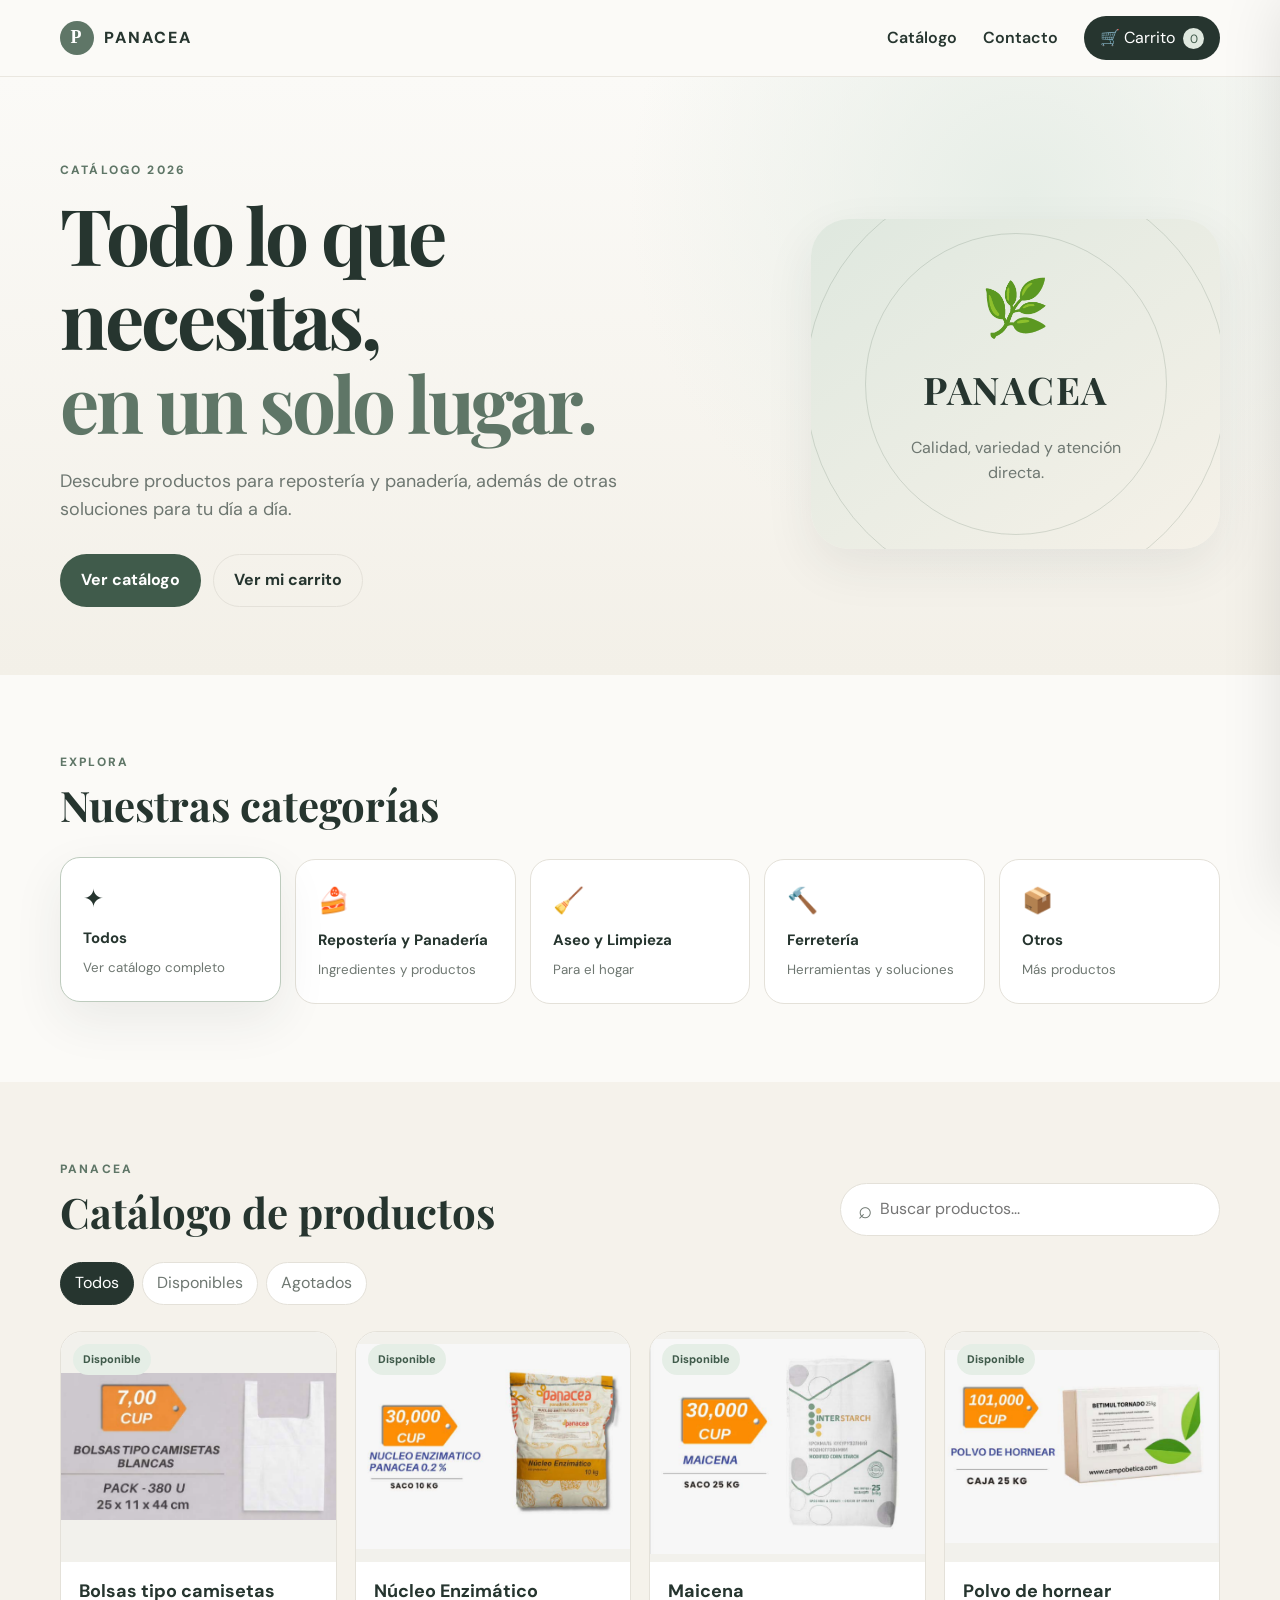
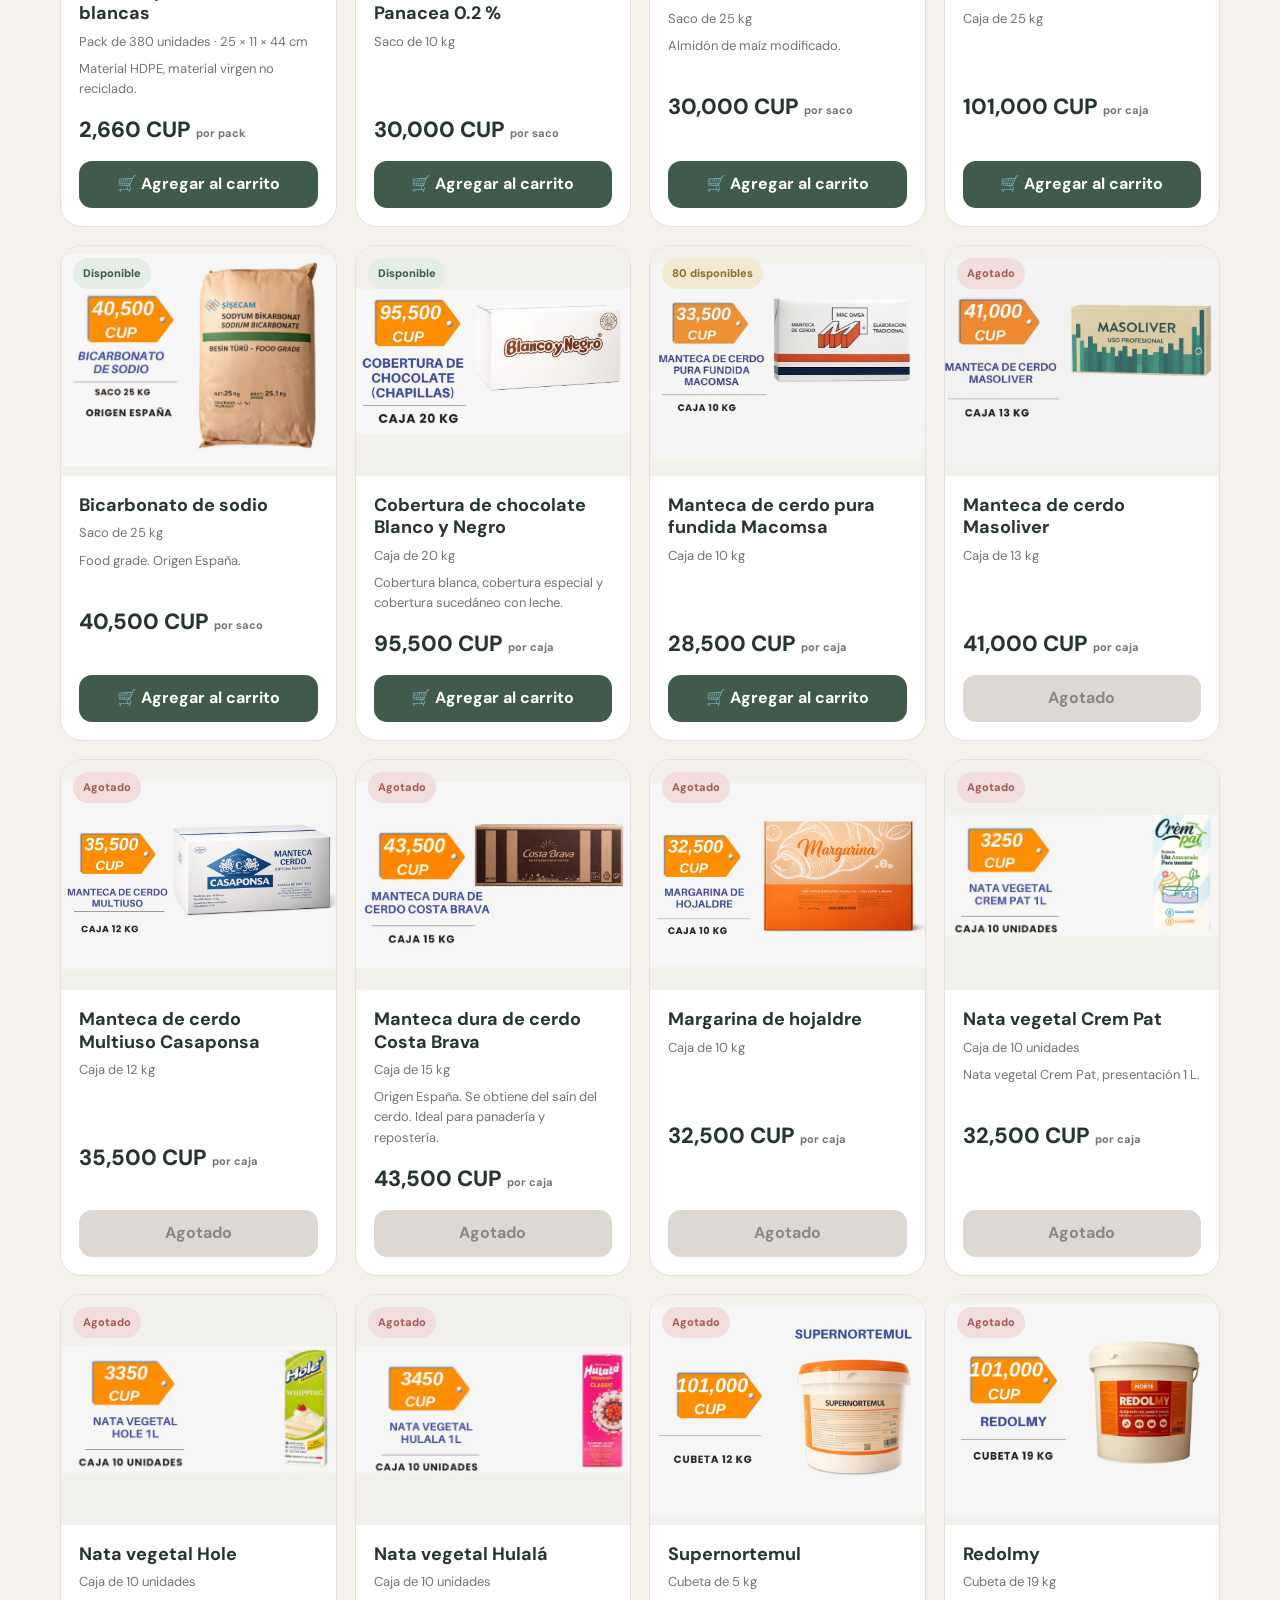
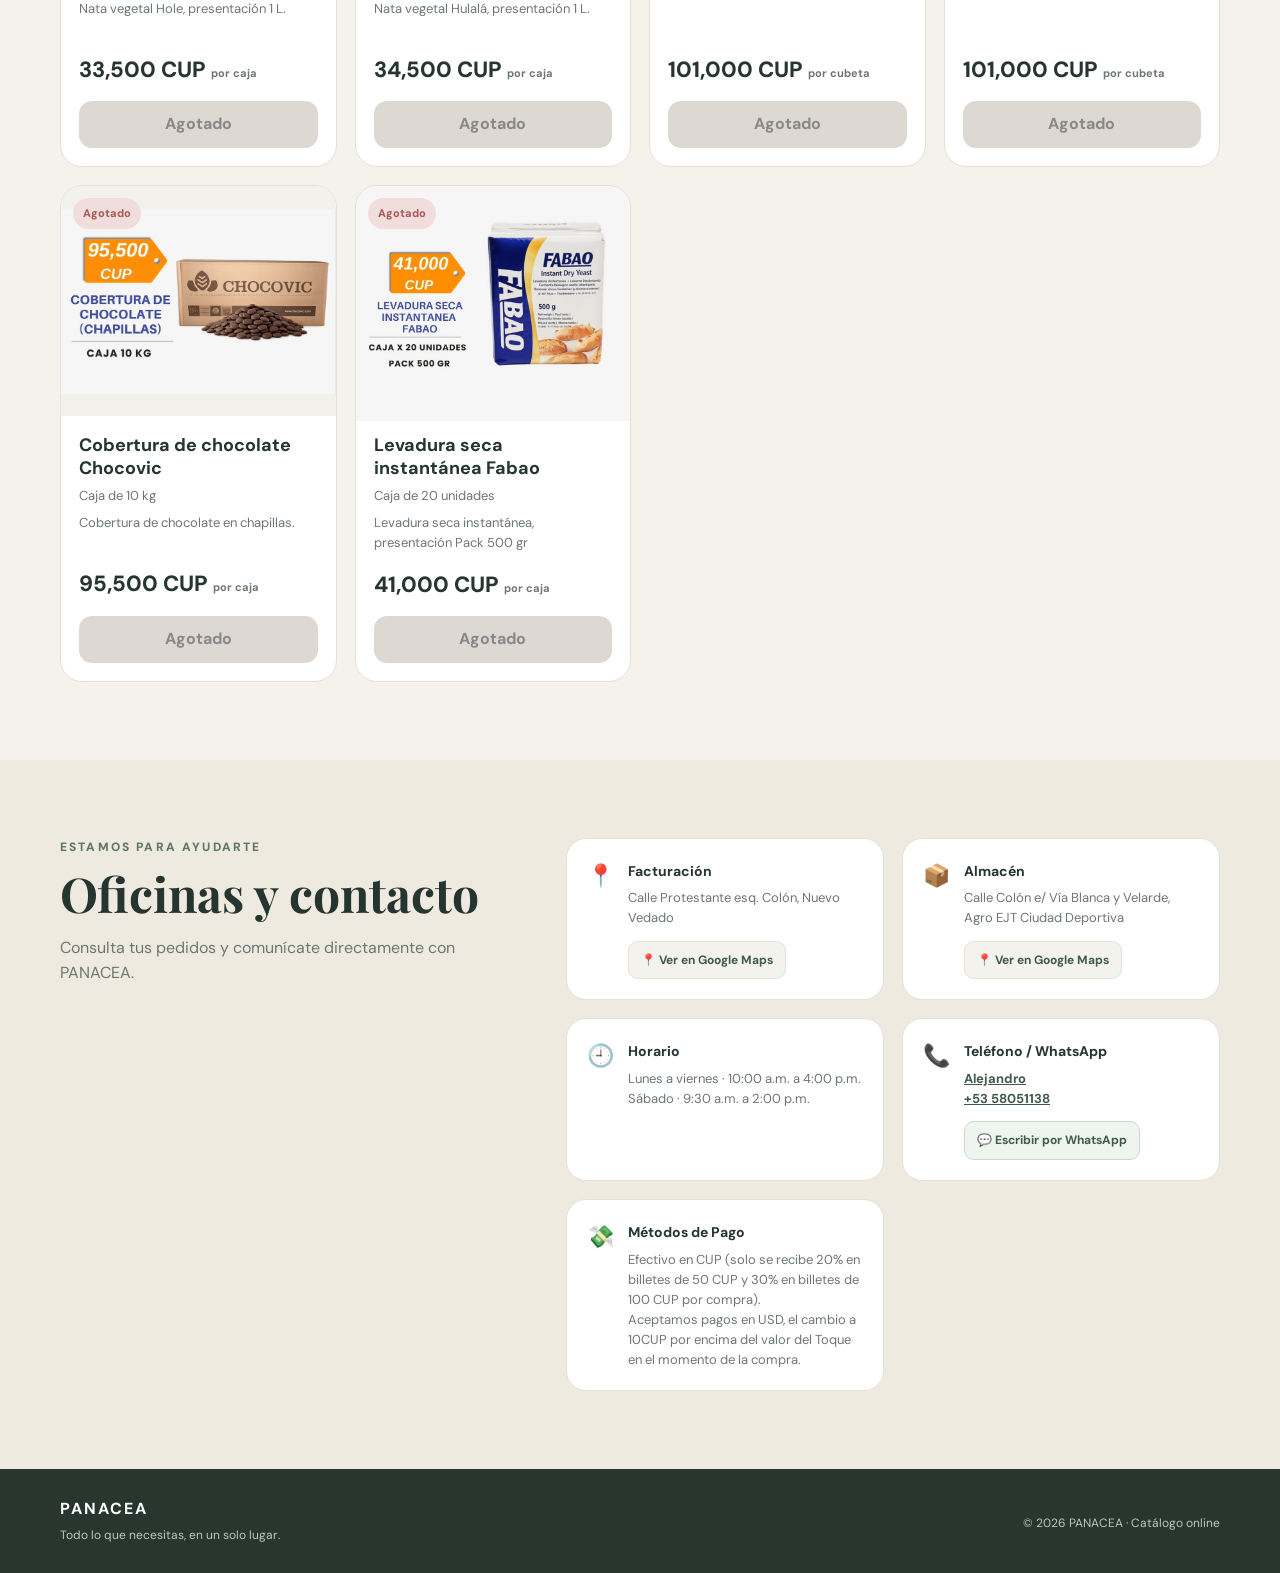
==== index.html @ a3e22547 "Update index.html" ====
<!doctype html>
<html lang="es">
<head>
  <meta charset="utf-8">
  <meta name="viewport" content="width=device-width, initial-scale=1">
  <meta name="description" content="PANACEA · Catálogo y pedidos de productos de repostería, panadería y otros productos.">
  <title>PANACEA · Catálogo</title>
  <link rel="preconnect" href="https://fonts.googleapis.com">
  <link rel="preconnect" href="https://fonts.gstatic.com" crossorigin>
  <link href="https://fonts.googleapis.com/css2?family=DM+Sans:wght@400;500;600;700&family=Playfair+Display:wght@600;700&display=swap" rel="stylesheet">
  <link rel="stylesheet" href="styles.css">
</head>
<body>
  <header class="site-header">
    <div class="container nav-wrap">
      <a class="brand" href="#inicio" aria-label="Panacea inicio"><span class="brand-mark">P</span><span>PANACEA</span></a>
      <nav class="desktop-nav" aria-label="Navegación principal">
        <a href="#catalogo">Catálogo</a>
        <a href="#contacto">Contacto</a>
        <button class="cart-button" id="openCart" type="button">🛒 Carrito <span id="cartCount">0</span></button>
      </nav>
      <div class="mobile-actions">
        <a href="#contacto" class="mobile-contact-btn" aria-label="Ir a oficinas y contacto">💬</a>
        <button class="mobile-cart" id="openCartMobile" type="button" aria-label="Abrir carrito">🛒 <span id="cartCountMobile">0</span></button>
    </div>
  </div>
</header>
  
  <main id="inicio">
    <section class="hero">
      <div class="container hero-grid">
        <div>
          <p class="eyebrow">Catálogo 2026</p>
          <h1>Todo lo que necesitas,<br><em>en un solo lugar.</em></h1>
          <p class="hero-copy">Descubre productos para repostería y panadería, además de otras soluciones para tu día a día.</p>
          <div class="hero-actions">
            <a class="primary-btn" href="#catalogo">Ver catálogo</a>
            <button class="secondary-btn" id="heroCart" type="button">Ver mi carrito</button>
          </div>
        </div>
        <div class="hero-card">
          <div class="hero-card-inner">
            <span>🌿</span>
            <strong>PANACEA</strong>
            <p>Calidad, variedad y atención directa.</p>
          </div>
        </div>
      </div>
    </section>

    <section class="categories section" aria-labelledby="cat-title">
      <div class="container">
        <div class="section-heading"><p class="eyebrow">Explora</p><h2 id="cat-title">Nuestras categorías</h2></div>
        <div class="category-grid">
          <button class="category-card active" data-category="all"><span>✦</span><strong>Todos</strong><small>Ver catálogo completo</small></button>
          <button class="category-card" data-category="reposteria-panaderia"><span>🍰</span><strong>Repostería y Panadería</strong><small>Ingredientes y productos</small></button>
          <button class="category-card" data-category="aseo"><span>🧹</span><strong>Aseo y Limpieza</strong><small>Para el hogar</small></button>
          <button class="category-card" data-category="ferreteria"><span>🔨</span><strong>Ferretería</strong><small>Herramientas y soluciones</small></button>
          <button class="category-card" data-category="otros"><span>📦</span><strong>Otros</strong><small>Más productos</small></button>
        </div>
      </div>
    </section>

    <section class="catalog section" id="catalogo" aria-labelledby="catalog-title">
      <div class="container">
        <div class="catalog-toolbar">
          <div class="section-heading"><p class="eyebrow">PANACEA</p><h2 id="catalog-title">Catálogo de productos</h2></div>
          <label class="search"><span>⌕</span><input id="searchInput" type="search" placeholder="Buscar productos..." aria-label="Buscar productos"></label>
        </div>
        <div class="availability-filters" role="group" aria-label="Filtrar disponibilidad">
          <button class="filter active" data-availability="all">Todos</button>
          <button class="filter" data-availability="available">Disponibles</button>
          <button class="filter" data-availability="out">Agotados</button>
        </div>
        <div id="productGrid" class="product-grid"></div>
        <div id="emptyState" class="empty-state" hidden><div>🔎</div><h3>No encontramos productos</h3><p>Prueba con otro término o categoría.</p></div>
      </div>
    </section>

    <section class="contact section" id="contacto" aria-labelledby="contact-title">
      <div class="container contact-grid">
        <div><p class="eyebrow">Estamos para ayudarte</p><h2 id="contact-title">Oficinas y contacto</h2><p class="contact-copy">Consulta tus pedidos y comunícate directamente con PANACEA.</p></div>
        <div class="contact-details">
          <div>
            <span>📍</span>
            <div>
              <b>Facturación</b>
              <p>Calle Protestante esq. Colón, Nuevo Vedado</p>
              <a class="contact-map-btn" href="https://maps.app.goo.gl/YnxufsbyP7q7ynfH6?g_st=a" target="_blank" rel="noopener noreferrer">📍 Ver en Google Maps</a>
            </div>
          </div>

          <div>
            <span>📦</span>
            <div>
              <b>Almacén</b>
              <p>Calle Colón e/ Vía Blanca y Velarde, Agro EJT Ciudad Deportiva</p>
              <a class="contact-map-btn" href="https://maps.app.goo.gl/DZFWsBHCJNd5q2Xj9?g_st=a" target="_blank" rel="noopener noreferrer">📍 Ver en Google Maps</a>
            </div>
          </div>

          <div>
            <span>🕘</span>
            <div>
              <b>Horario</b>
              <p>Lunes a viernes · 10:00 a.m. a 4:00 p.m.<br>Sábado · 9:30 a.m. a 2:00 p.m.</p>
            </div>
          </div>

          <div>
            <span>📞</span>
            <div>
              <b>Teléfono / WhatsApp</b>
              <p><a href="tel:+5358051138">Alejandro<br>+53 58051138</a></p>
              <a class="contact-whatsapp-btn" href="https://wa.me/5358051138" target="_blank" rel="noopener noreferrer">💬 Escribir por WhatsApp</a>
            </div>
          </div>
          
          <div>
            <span>💸</span>
            <div>
              <b>Métodos de Pago</b>
              <p>Efectivo en CUP (solo se recibe 20% en billetes de 50 CUP y 30% en billetes de 100 CUP por compra).<br>Aceptamos pagos en USD, el cambio a 10CUP por encima del valor del Toque en el momento de la compra.</p>
            </div>
          </div>
        </div>
      </div>
    </section>
  </main>

  <footer class="footer"><div class="container footer-inner"><div><strong>PANACEA</strong><p>Todo lo que necesitas, en un solo lugar.</p></div><small>© 2026 PANACEA · Catálogo online</small></div></footer>

  <aside class="cart-drawer" id="cartDrawer" aria-hidden="true">
    <div class="drawer-header"><div><p class="eyebrow">Tu selección</p><h2>Mi carrito</h2></div><button id="closeCart" type="button" aria-label="Cerrar carrito">×</button></div>
    <div id="cartItems" class="cart-items"></div>
    <div class="cart-empty" id="cartEmpty"><div>🛒</div><h3>Tu carrito está vacío</h3><p>Agrega productos del catálogo para comenzar.</p></div>
    <div class="cart-footer" id="cartFooter" hidden>
      <div class="cart-total"><span>Total</span><strong id="cartTotal">0 CUP</strong></div>
      <button class="primary-btn full" id="checkoutBtn" type="button">Continuar al pedido</button>
    </div>
  </aside>
  <div class="overlay" id="overlay"></div>

  <dialog id="checkoutDialog" class="checkout-dialog">
    <form method="dialog" id="checkoutForm">
      <button class="dialog-close" type="button" id="closeCheckout" aria-label="Cerrar">×</button>
      <p class="eyebrow">Último paso</p><h2>Datos del cliente</h2>
      <p class="dialog-copy">Los datos se incluirán en el mensaje que enviaremos a WhatsApp.</p>
      <label>Nombre completo<input id="customerName" required maxlength="100" autocomplete="name" placeholder="Tu nombre"></label>
      <label>Teléfono de contacto<input id="customerPhone" required maxlength="30" inputmode="tel" autocomplete="tel" placeholder="Ej. 5XXXXXXX"></label>
      <div class="order-preview"><span>Resumen</span><strong id="checkoutSummary"></strong></div>
      <button class="primary-btn full" value="default" type="submit">📲 Generar pedido en WhatsApp</button>
    </form>
  </dialog>

  <script src="products.js"></script>
  <script src="app.js"></script>
</body>
</html>
---- styles.css ----
:root{--bg:#fbfaf7;--surface:#fff;--ink:#26352f;--muted:#6e7771;--sage:#5f7667;--sage-dark:#405b4b;--cream:#eee9de;--line:#e4e1d9;--danger:#a75b58;--shadow:0 18px 50px rgba(42,57,48,.08);--radius:22px}
*{box-sizing:border-box}html{scroll-behavior:smooth}body{margin:0;background:var(--bg);color:var(--ink);font-family:'DM Sans',system-ui,sans-serif;line-height:1.55}button,input{font:inherit}button{cursor:pointer}.container{width:min(1160px,calc(100% - 36px));margin:auto}.site-header{position:sticky;top:0;z-index:20;background:rgba(251,250,247,.92);backdrop-filter:blur(16px);border-bottom:1px solid rgba(228,225,217,.75)}.nav-wrap{height:76px;display:flex;align-items:center;justify-content:space-between}.brand{display:flex;align-items:center;gap:10px;text-decoration:none;color:var(--ink);font-weight:800;letter-spacing:.12em}.brand-mark{width:34px;height:34px;border-radius:50%;display:grid;place-items:center;background:var(--sage);color:#fff;font-family:Georgia,serif;font-size:18px}.desktop-nav{display:flex;align-items:center;gap:26px}.desktop-nav a{color:var(--ink);text-decoration:none;font-weight:600}.cart-button,.mobile-cart{border:0;background:var(--ink);color:#fff;border-radius:999px;padding:10px 16px}.cart-button span,.mobile-cart span{display:inline-grid;place-items:center;min-width:21px;height:21px;background:#dfe8df;color:var(--sage-dark);border-radius:50%;font-size:12px;margin-left:4px}.mobile-cart{display:none}.hero{padding:84px 0 68px;background:radial-gradient(circle at 80% 20%,#e7eee7 0,transparent 35%),linear-gradient(180deg,#fbfaf7 0,#f3f0e8 100%)}.hero-grid{display:grid;grid-template-columns:1.25fr .75fr;gap:70px;align-items:center}.eyebrow{text-transform:uppercase;letter-spacing:.18em;font-size:12px;font-weight:800;color:var(--sage);margin:0 0 12px}.hero h1,h2{font-family:'Playfair Display',Georgia,serif;line-height:1.08;margin:0}.hero h1{font-size:clamp(46px,7vw,78px);letter-spacing:-.04em}.hero h1 em{color:var(--sage);font-style:normal}.hero-copy{font-size:18px;color:var(--muted);max-width:620px;margin:24px 0 30px}.hero-actions{display:flex;gap:12px;flex-wrap:wrap}.primary-btn,.secondary-btn{display:inline-flex;justify-content:center;align-items:center;border-radius:999px;padding:13px 20px;border:1px solid transparent;text-decoration:none;font-weight:700;transition:.2s}.primary-btn{background:var(--sage-dark);color:#fff}.primary-btn:hover{transform:translateY(-1px);box-shadow:0 10px 24px rgba(64,91,75,.18)}.secondary-btn{background:transparent;color:var(--ink);border-color:var(--line)}.hero-card{min-height:330px;border-radius:38px;background:linear-gradient(145deg,#dfe8df,#f5f1e8);display:grid;place-items:center;box-shadow:var(--shadow);position:relative;overflow:hidden}.hero-card:before,.hero-card:after{content:'';position:absolute;border-radius:50%;border:1px solid rgba(95,118,103,.22)}.hero-card:before{width:300px;height:300px}.hero-card:after{width:420px;height:420px}.hero-card-inner{text-align:center;position:relative;z-index:1}.hero-card-inner span{font-size:55px;display:block;margin-bottom:10px}.hero-card-inner strong{font-family:'Playfair Display',Georgia,serif;font-size:38px;letter-spacing:.04em}.hero-card-inner p{color:var(--muted);max-width:240px}.section{padding:78px 0}.section-heading h2{font-size:42px}.category-grid{display:grid;grid-template-columns:repeat(5,1fr);gap:14px;margin-top:30px}.category-card{text-align:left;background:var(--surface);border:1px solid var(--line);border-radius:20px;padding:22px;min-height:145px;display:flex;flex-direction:column;gap:8px;color:var(--ink);transition:.2s}.category-card:hover,.category-card.active{border-color:#bdcbbd;transform:translateY(-2px);box-shadow:var(--shadow)}.category-card span{font-size:25px}.category-card strong{font-size:15px}.category-card small{color:var(--muted)}.catalog{background:#f5f2eb}.catalog-toolbar{display:flex;align-items:end;justify-content:space-between;gap:30px}.search{display:flex;align-items:center;gap:8px;background:#fff;border:1px solid var(--line);border-radius:999px;padding:0 17px;width:min(380px,100%)}.search span{font-size:24px;color:var(--muted)}.search input{width:100%;border:0;outline:0;background:transparent;padding:13px 0}.availability-filters{display:flex;gap:8px;margin:26px 0}.filter{border:1px solid var(--line);background:#fff;color:var(--muted);border-radius:999px;padding:8px 14px}.filter.active{background:var(--ink);color:#fff;border-color:var(--ink)}.product-grid{display:grid;grid-template-columns:repeat(4,1fr);gap:18px}.product-card{background:#fff;border:1px solid var(--line);border-radius:22px;overflow:hidden;display:flex;flex-direction:column;min-width:0}.product-image{height:230px;background:#f2f1ec;display:grid;place-items:center;position:relative}.product-image img{width:100%;height:100%;object-fit:contain;display:block}.badge{position:absolute;top:12px;left:12px;padding:7px 10px;border-radius:999px;font-size:11px;font-weight:800;background:#e5eee6;color:var(--sage-dark)}.badge.out{background:#f2dddd;color:var(--danger)}.badge.limited{background:#f3ead1;color:#8a6c2e}.product-body{padding:18px;display:flex;flex-direction:column;flex:1}.product-body h3{margin:0 0 7px;font-size:18px;line-height:1.25}.presentation,.description{font-size:13px;color:var(--muted);margin:0}.description{margin-top:7px;min-height:40px}.price{font-size:22px;font-weight:800;margin:14px 0}.price small{font-size:11px;color:var(--muted);font-weight:700}.product-actions{display:flex;gap:8px;margin-top:auto}.add-btn{width:100%;border:0;border-radius:13px;padding:11px;background:var(--sage-dark);color:#fff;font-weight:700}.add-btn:disabled{background:#ddd9d2;color:#888;cursor:not-allowed}.qty-row{display:flex;align-items:center;justify-content:space-between;gap:10px}.qty-control{display:flex;align-items:center;border:1px solid var(--line);border-radius:12px;overflow:hidden}.qty-control button{width:36px;height:38px;border:0;background:#f8f7f3}.qty-control span{min-width:30px;text-align:center;font-weight:700}.how{background:#fff}.how-card{background:var(--ink);color:#fff;border-radius:28px;padding:42px;display:grid;grid-template-columns:.8fr 1.2fr;gap:50px}.how-card .eyebrow{color:#b9cbbd}.how-card h2{font-size:40px}.steps{display:grid;grid-template-columns:1fr 1fr;gap:16px}.steps div{border:1px solid rgba(255,255,255,.14);border-radius:17px;padding:18px}.steps b{display:block;color:#b9cbbd;font-size:12px;letter-spacing:.1em;margin-bottom:18px}.steps span{font-weight:600}.contact{background:#eeeae0}.contact-grid{display:grid;grid-template-columns:.8fr 1.2fr;gap:70px}.contact h2{font-size:48px}.contact-copy{color:var(--muted);max-width:420px}.contact-details{display:grid;grid-template-columns:1fr 1fr;gap:18px}.contact-details>div{background:#fff;border:1px solid var(--line);border-radius:20px;padding:20px;display:flex;gap:14px}.contact-details span{font-size:22px}.contact-details b{font-size:14px}.contact-details p{margin:5px 0 0;color:var(--muted);font-size:13px}.contact-details a{color:var(--sage-dark);font-weight:700}.contact-details>div>div{min-width:0}.contact-map-btn,.contact-whatsapp-btn{display:inline-flex;align-items:center;justify-content:center;width:max-content;max-width:100%;margin-top:12px;padding:9px 12px;border-radius:10px;font-size:12px;font-weight:700;text-decoration:none;transition:.2s}.contact-map-btn{background:#f4f2ec;border:1px solid var(--line);color:var(--sage-dark)!important}.contact-map-btn:hover{background:#ebe8df;border-color:#bdcbbd}.contact-whatsapp-btn{background:#eef4ee;border:1px solid #cbd9cc;color:var(--sage-dark)!important}.contact-whatsapp-btn:hover{background:#e2ece3;border-color:#aebfaf}@media(max-width:430px){.contact-map-btn,.contact-whatsapp-btn{width:100%}}.footer{background:#28362f;color:#fff;padding:28px 0}.footer-inner{display:flex;justify-content:space-between;gap:20px;align-items:center}.footer strong{letter-spacing:.12em}.footer p,.footer small{margin:4px 0 0;color:#bdc8c0;font-size:12px}.cart-drawer{position:fixed;right:0;top:0;bottom:0;width:min(460px,100%);background:#fff;z-index:40;transform:translateX(105%);transition:.3s;box-shadow:-20px 0 60px rgba(0,0,0,.12);display:flex;flex-direction:column}.cart-drawer.open{transform:translateX(0)}.overlay{position:fixed;inset:0;background:rgba(24,32,28,.38);z-index:35;opacity:0;pointer-events:none;transition:.3s}.overlay.show{opacity:1;pointer-events:auto}.drawer-header{padding:28px 26px;border-bottom:1px solid var(--line);display:flex;justify-content:space-between}.drawer-header h2{font-size:32px}.drawer-header button,.dialog-close{border:0;background:transparent;font-size:30px;color:var(--muted)}.cart-items{padding:18px 26px;overflow:auto;flex:1}.cart-line{display:grid;grid-template-columns:68px 1fr auto;gap:13px;padding:13px 0;border-bottom:1px solid var(--line)}.cart-line img{width:68px;height:68px;object-fit:contain;background:#f4f3ef;border-radius:12px}.cart-line h4{margin:0;font-size:14px}.cart-line p{margin:4px 0;color:var(--muted);font-size:12px}.cart-line .line-price{font-weight:800;font-size:13px}.cart-line-controls{display:flex;align-items:center;gap:6px;margin-top:8px}.cart-line-controls button{width:27px;height:27px;border:1px solid var(--line);border-radius:7px;background:#fff;color:var(--ink);display:inline-flex;align-items:center;justify-content:center;padding:0;line-height:1;transition:.2s}.cart-line-controls button:hover:not(:disabled){background:#f4f2ec;border-color:#bdcbbd}.cart-line-controls button:active:not(:disabled){transform:scale(.94)}.cart-line-controls button:disabled{opacity:.4;cursor:not-allowed}.cart-line-controls .qty-input{width:52px;height:27px;padding:2px 4px;border:1px solid var(--line);border-radius:7px;background:#fff;color:var(--ink);text-align:center;font-size:13px;font-weight:700;outline:none}.cart-line-controls .qty-input:focus{border-color:#9fb2a2;box-shadow:0 0 0 2px rgba(159,178,162,.15)}.cart-line-controls .qty-input::-webkit-outer-spin-button,.cart-line-controls .qty-input::-webkit-inner-spin-button{-webkit-appearance:none;margin:0}.cart-line-controls .qty-input{-moz-appearance:textfield}.cart-line-controls .remove-btn{margin-left:5px;border-color:#ead4d2;color:var(--danger);font-size:14px}.cart-line-controls .remove-btn:hover{background:#f8e9e8;border-color:#d9aaa7}.cart-empty{text-align:center;padding:60px 30px;color:var(--muted)}.cart-empty div{font-size:40px}.cart-footer{padding:20px 26px;border-top:1px solid var(--line);background:#fff}.cart-total{display:flex;justify-content:space-between;align-items:center;margin-bottom:14px}.cart-total strong{font-size:22px}.full{width:100%}.checkout-dialog{border:0;border-radius:25px;padding:0;width:min(480px,calc(100% - 30px));box-shadow:0 30px 100px rgba(0,0,0,.2)}.checkout-dialog::backdrop{background:rgba(24,32,28,.45)}.checkout-dialog form{padding:30px;position:relative}.checkout-dialog h2{font-size:36px}.dialog-copy{color:var(--muted);font-size:14px}.dialog-close{position:absolute;right:20px;top:16px}.checkout-dialog label{display:block;font-weight:700;font-size:13px;margin:17px 0}.checkout-dialog input{display:block;width:100%;border:1px solid var(--line);border-radius:12px;padding:12px;margin-top:7px;outline:none}.checkout-dialog input:focus{border-color:#9fb2a2}.order-preview{display:flex;justify-content:space-between;gap:20px;background:#f4f2ec;border-radius:13px;padding:13px;margin:20px 0}.order-preview span{color:var(--muted)}.empty-state{text-align:center;padding:70px;color:var(--muted)}.empty-state div{font-size:38px}
@media(max-width:980px){.hero-grid,.how-card,.contact-grid{grid-template-columns:1fr}.hero-card{min-height:240px}.category-grid{grid-template-columns:repeat(2,1fr)}.product-grid{grid-template-columns:repeat(3,1fr)}}
@media(max-width:700px){.container{width:min(100% - 24px,1160px)}.desktop-nav{display:none}.mobile-cart{display:block}.nav-wrap{height:68px}.hero{padding:55px 0}.hero h1{font-size:46px}.hero-copy{font-size:16px}.section{padding:55px 0}.section-heading h2{font-size:34px}.category-grid{grid-template-columns:1fr 1fr}.category-card{min-height:125px;padding:16px}.catalog-toolbar{display:block}.search{margin-top:22px;width:100%}.product-grid{grid-template-columns:1fr 1fr;gap:12px}.product-image{height:180px}.product-body{padding:14px}.product-body h3{font-size:15px}.description{display:none}.price{font-size:18px;margin:11px 0}.how-card{padding:28px}.how-card h2{font-size:32px}.steps{grid-template-columns:1fr}.contact h2{font-size:40px}.footer-inner{display:block}.footer small{display:block;margin-top:15px}.cart-drawer{width:100%}}
@media(max-width:430px){.category-grid,.product-grid{grid-template-columns:1fr}.product-image{height:220px}.hero-actions>*{width:100%}.availability-filters{overflow:auto;padding-bottom:4px}.filter{white-space:nowrap}}
/* ACCESO DIRECTO A OFICINAS Y CONTACTO EN MÓVIL */

.mobile-actions {
    display: none;
    align-items: center;
    gap: 8px;
}

.mobile-contact-btn {
    display: inline-flex;
    width: 38px;
    height: 38px;
    align-items: center;
    justify-content: center;
    border-radius: 50%;
    background: var(--ink);
    color: #fff;
    text-decoration: none;
    font-size: 18px;
    line-height: 1;
}

@media (max-width: 700px) {
    .mobile-actions {
        display: flex;
    }

    .mobile-cart {
        display: block;
    }
}
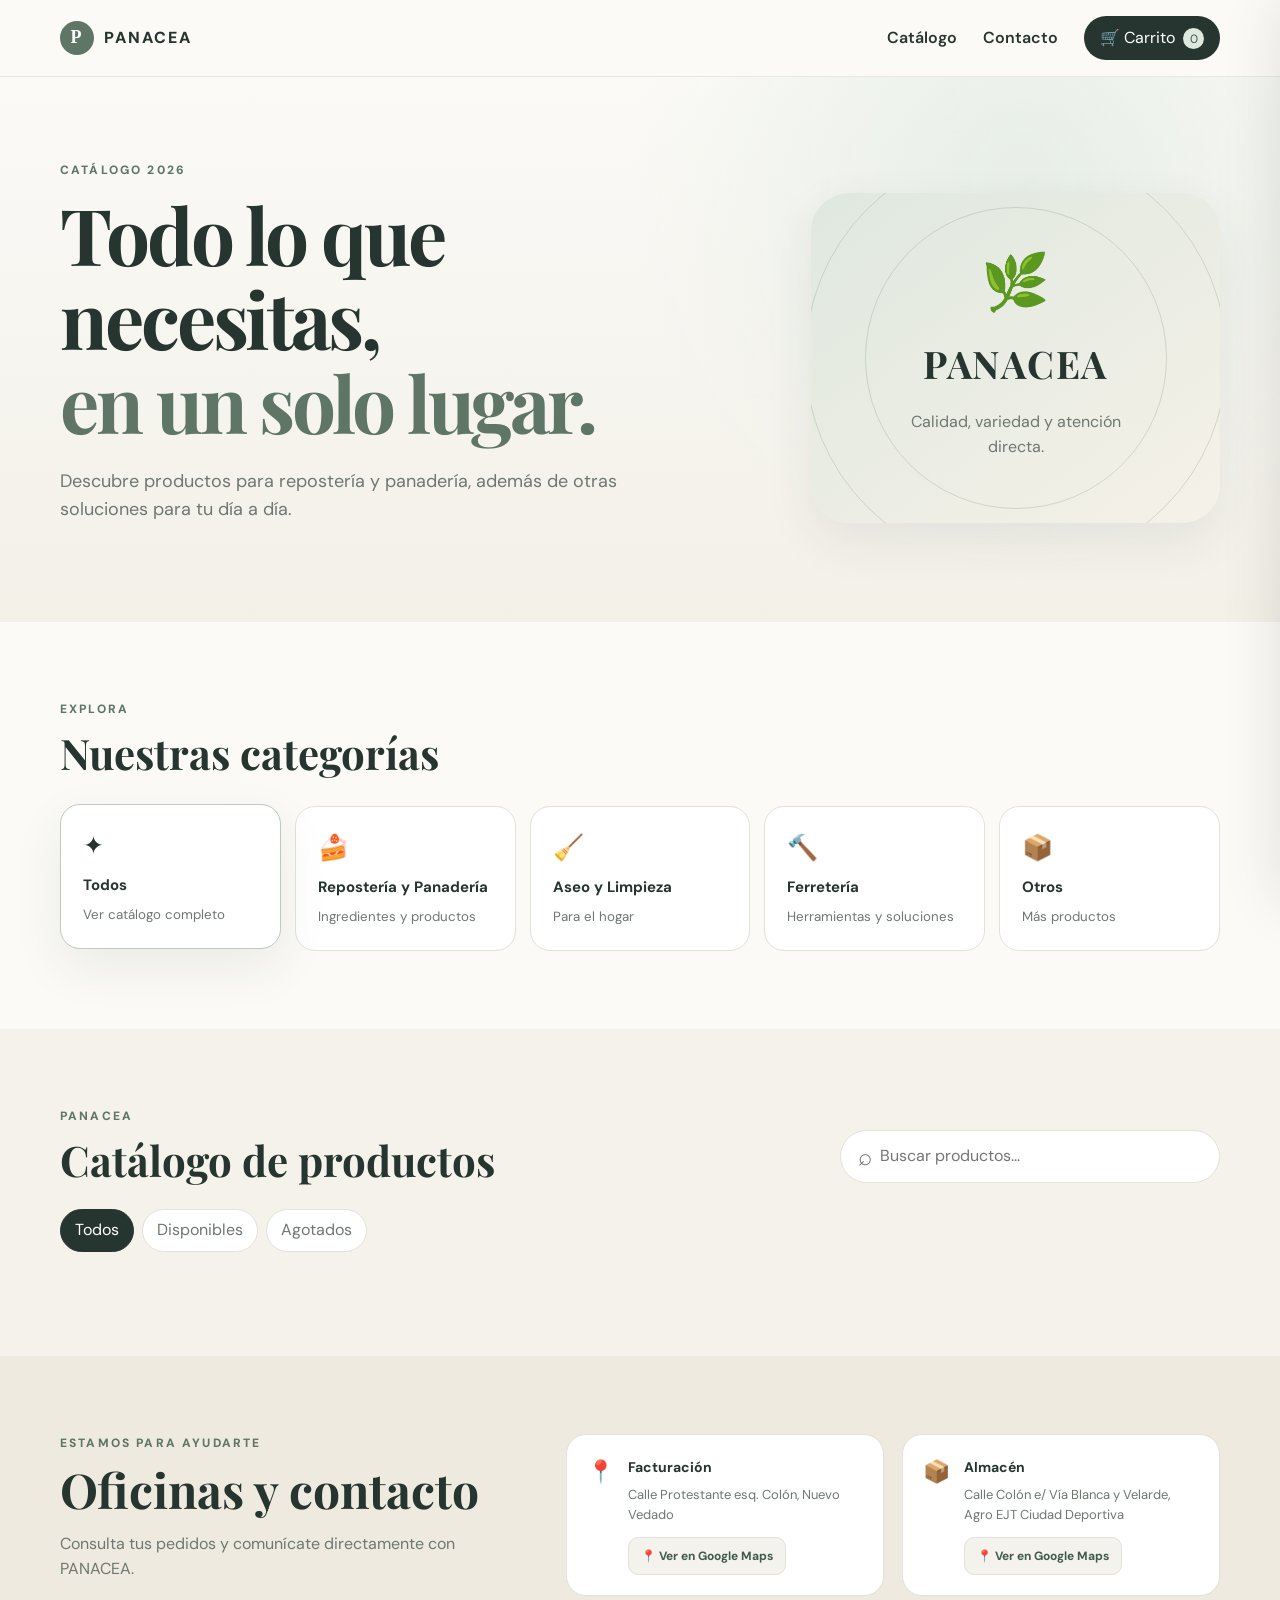
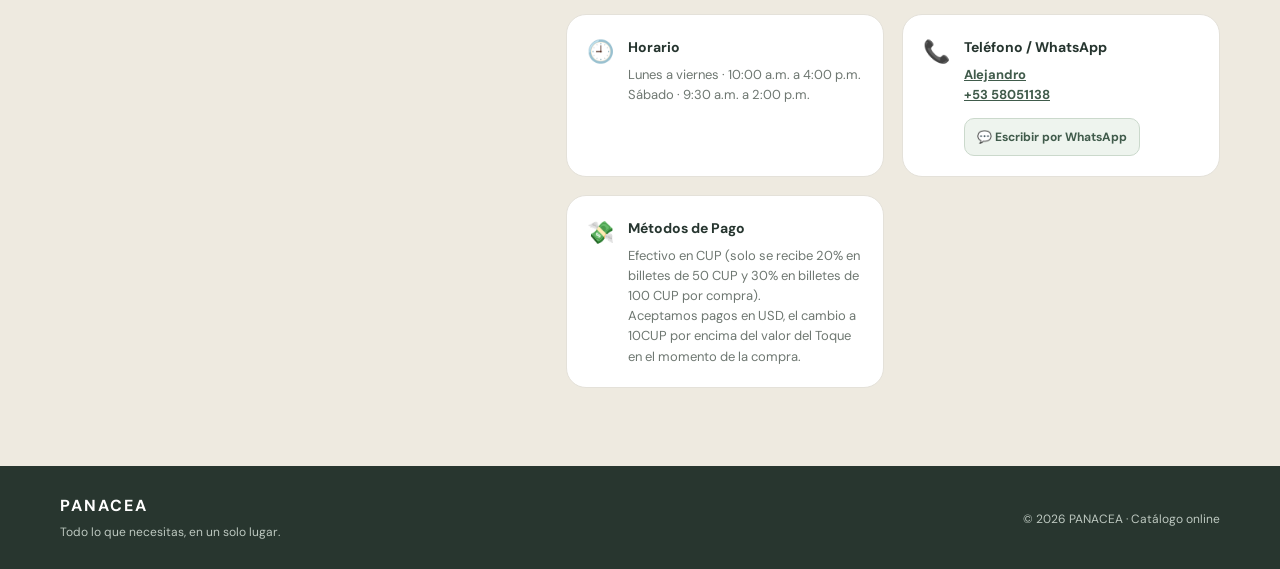
==== commit 11f7db4f: "Update index.html" ====
--- a/index.html
+++ b/index.html
@@ -33,10 +33,6 @@
           <p class="eyebrow">Catálogo 2026</p>
           <h1>Todo lo que necesitas,<br><em>en un solo lugar.</em></h1>
           <p class="hero-copy">Descubre productos para repostería y panadería, además de otras soluciones para tu día a día.</p>
-          <div class="hero-actions">
-            <a class="primary-btn" href="#catalogo">Ver catálogo</a>
-            <button class="secondary-btn" id="heroCart" type="button">Ver mi carrito</button>
-          </div>
         </div>
         <div class="hero-card">
           <div class="hero-card-inner">
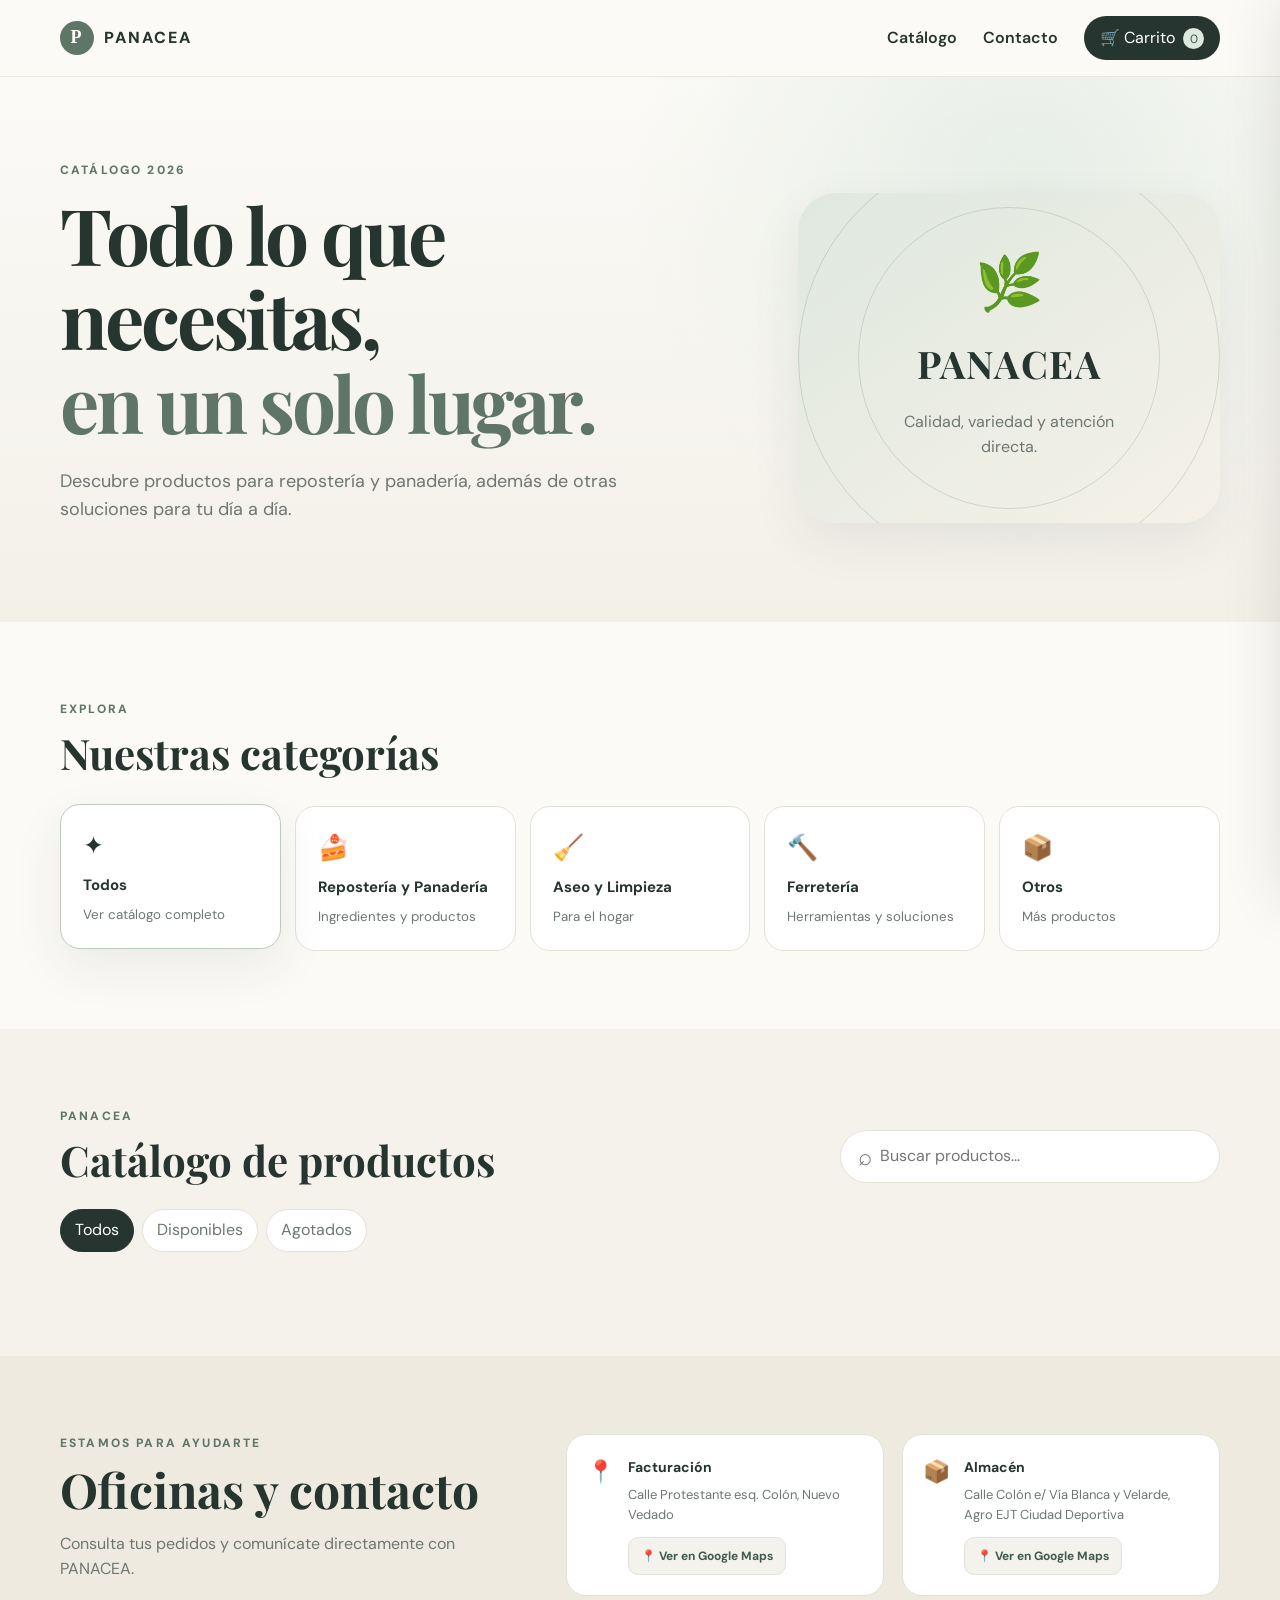
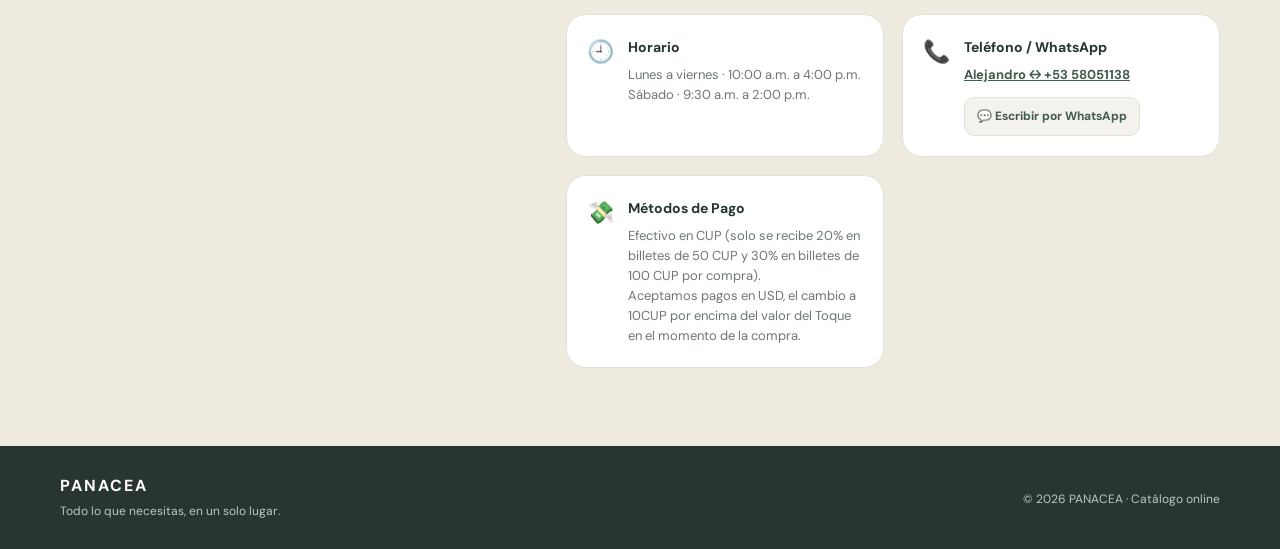
==== commit c88e060b: "Update index.html" ====
--- a/index.html
+++ b/index.html
@@ -107,7 +107,7 @@
             <span>📞</span>
             <div>
               <b>Teléfono / WhatsApp</b>
-              <p><a href="tel:+5358051138">Alejandro<br>+53 58051138</a></p>
+              <p><a href="tel:+5358051138">Alejandro ↔️ +53 58051138</a></p>
               <a class="contact-whatsapp-btn" href="https://wa.me/5358051138" target="_blank" rel="noopener noreferrer">💬 Escribir por WhatsApp</a>
             </div>
           </div>
--- a/styles.css
+++ b/styles.css
@@ -1,7 +1,7 @@
 :root{--bg:#fbfaf7;--surface:#fff;--ink:#26352f;--muted:#6e7771;--sage:#5f7667;--sage-dark:#405b4b;--cream:#eee9de;--line:#e4e1d9;--danger:#a75b58;--shadow:0 18px 50px rgba(42,57,48,.08);--radius:22px}
 *{box-sizing:border-box}html{scroll-behavior:smooth}body{margin:0;background:var(--bg);color:var(--ink);font-family:'DM Sans',system-ui,sans-serif;line-height:1.55}button,input{font:inherit}button{cursor:pointer}.container{width:min(1160px,calc(100% - 36px));margin:auto}.site-header{position:sticky;top:0;z-index:20;background:rgba(251,250,247,.92);backdrop-filter:blur(16px);border-bottom:1px solid rgba(228,225,217,.75)}.nav-wrap{height:76px;display:flex;align-items:center;justify-content:space-between}.brand{display:flex;align-items:center;gap:10px;text-decoration:none;color:var(--ink);font-weight:800;letter-spacing:.12em}.brand-mark{width:34px;height:34px;border-radius:50%;display:grid;place-items:center;background:var(--sage);color:#fff;font-family:Georgia,serif;font-size:18px}.desktop-nav{display:flex;align-items:center;gap:26px}.desktop-nav a{color:var(--ink);text-decoration:none;font-weight:600}.cart-button,.mobile-cart{border:0;background:var(--ink);color:#fff;border-radius:999px;padding:10px 16px}.cart-button span,.mobile-cart span{display:inline-grid;place-items:center;min-width:21px;height:21px;background:#dfe8df;color:var(--sage-dark);border-radius:50%;font-size:12px;margin-left:4px}.mobile-cart{display:none}.hero{padding:84px 0 68px;background:radial-gradient(circle at 80% 20%,#e7eee7 0,transparent 35%),linear-gradient(180deg,#fbfaf7 0,#f3f0e8 100%)}.hero-grid{display:grid;grid-template-columns:1.25fr .75fr;gap:70px;align-items:center}.eyebrow{text-transform:uppercase;letter-spacing:.18em;font-size:12px;font-weight:800;color:var(--sage);margin:0 0 12px}.hero h1,h2{font-family:'Playfair Display',Georgia,serif;line-height:1.08;margin:0}.hero h1{font-size:clamp(46px,7vw,78px);letter-spacing:-.04em}.hero h1 em{color:var(--sage);font-style:normal}.hero-copy{font-size:18px;color:var(--muted);max-width:620px;margin:24px 0 30px}.hero-actions{display:flex;gap:12px;flex-wrap:wrap}.primary-btn,.secondary-btn{display:inline-flex;justify-content:center;align-items:center;border-radius:999px;padding:13px 20px;border:1px solid transparent;text-decoration:none;font-weight:700;transition:.2s}.primary-btn{background:var(--sage-dark);color:#fff}.primary-btn:hover{transform:translateY(-1px);box-shadow:0 10px 24px rgba(64,91,75,.18)}.secondary-btn{background:transparent;color:var(--ink);border-color:var(--line)}.hero-card{min-height:330px;border-radius:38px;background:linear-gradient(145deg,#dfe8df,#f5f1e8);display:grid;place-items:center;box-shadow:var(--shadow);position:relative;overflow:hidden}.hero-card:before,.hero-card:after{content:'';position:absolute;border-radius:50%;border:1px solid rgba(95,118,103,.22)}.hero-card:before{width:300px;height:300px}.hero-card:after{width:420px;height:420px}.hero-card-inner{text-align:center;position:relative;z-index:1}.hero-card-inner span{font-size:55px;display:block;margin-bottom:10px}.hero-card-inner strong{font-family:'Playfair Display',Georgia,serif;font-size:38px;letter-spacing:.04em}.hero-card-inner p{color:var(--muted);max-width:240px}.section{padding:78px 0}.section-heading h2{font-size:42px}.category-grid{display:grid;grid-template-columns:repeat(5,1fr);gap:14px;margin-top:30px}.category-card{text-align:left;background:var(--surface);border:1px solid var(--line);border-radius:20px;padding:22px;min-height:145px;display:flex;flex-direction:column;gap:8px;color:var(--ink);transition:.2s}.category-card:hover,.category-card.active{border-color:#bdcbbd;transform:translateY(-2px);box-shadow:var(--shadow)}.category-card span{font-size:25px}.category-card strong{font-size:15px}.category-card small{color:var(--muted)}.catalog{background:#f5f2eb}.catalog-toolbar{display:flex;align-items:end;justify-content:space-between;gap:30px}.search{display:flex;align-items:center;gap:8px;background:#fff;border:1px solid var(--line);border-radius:999px;padding:0 17px;width:min(380px,100%)}.search span{font-size:24px;color:var(--muted)}.search input{width:100%;border:0;outline:0;background:transparent;padding:13px 0}.availability-filters{display:flex;gap:8px;margin:26px 0}.filter{border:1px solid var(--line);background:#fff;color:var(--muted);border-radius:999px;padding:8px 14px}.filter.active{background:var(--ink);color:#fff;border-color:var(--ink)}.product-grid{display:grid;grid-template-columns:repeat(4,1fr);gap:18px}.product-card{background:#fff;border:1px solid var(--line);border-radius:22px;overflow:hidden;display:flex;flex-direction:column;min-width:0}.product-image{height:230px;background:#f2f1ec;display:grid;place-items:center;position:relative}.product-image img{width:100%;height:100%;object-fit:contain;display:block}.badge{position:absolute;top:12px;left:12px;padding:7px 10px;border-radius:999px;font-size:11px;font-weight:800;background:#e5eee6;color:var(--sage-dark)}.badge.out{background:#f2dddd;color:var(--danger)}.badge.limited{background:#f3ead1;color:#8a6c2e}.product-body{padding:18px;display:flex;flex-direction:column;flex:1}.product-body h3{margin:0 0 7px;font-size:18px;line-height:1.25}.presentation,.description{font-size:13px;color:var(--muted);margin:0}.description{margin-top:7px;min-height:40px}.price{font-size:22px;font-weight:800;margin:14px 0}.price small{font-size:11px;color:var(--muted);font-weight:700}.product-actions{display:flex;gap:8px;margin-top:auto}.add-btn{width:100%;border:0;border-radius:13px;padding:11px;background:var(--sage-dark);color:#fff;font-weight:700}.add-btn:disabled{background:#ddd9d2;color:#888;cursor:not-allowed}.qty-row{display:flex;align-items:center;justify-content:space-between;gap:10px}.qty-control{display:flex;align-items:center;border:1px solid var(--line);border-radius:12px;overflow:hidden}.qty-control button{width:36px;height:38px;border:0;background:#f8f7f3}.qty-control span{min-width:30px;text-align:center;font-weight:700}.how{background:#fff}.how-card{background:var(--ink);color:#fff;border-radius:28px;padding:42px;display:grid;grid-template-columns:.8fr 1.2fr;gap:50px}.how-card .eyebrow{color:#b9cbbd}.how-card h2{font-size:40px}.steps{display:grid;grid-template-columns:1fr 1fr;gap:16px}.steps div{border:1px solid rgba(255,255,255,.14);border-radius:17px;padding:18px}.steps b{display:block;color:#b9cbbd;font-size:12px;letter-spacing:.1em;margin-bottom:18px}.steps span{font-weight:600}.contact{background:#eeeae0}.contact-grid{display:grid;grid-template-columns:.8fr 1.2fr;gap:70px}.contact h2{font-size:48px}.contact-copy{color:var(--muted);max-width:420px}.contact-details{display:grid;grid-template-columns:1fr 1fr;gap:18px}.contact-details>div{background:#fff;border:1px solid var(--line);border-radius:20px;padding:20px;display:flex;gap:14px}.contact-details span{font-size:22px}.contact-details b{font-size:14px}.contact-details p{margin:5px 0 0;color:var(--muted);font-size:13px}.contact-details a{color:var(--sage-dark);font-weight:700}.contact-details>div>div{min-width:0}.contact-map-btn,.contact-whatsapp-btn{display:inline-flex;align-items:center;justify-content:center;width:max-content;max-width:100%;margin-top:12px;padding:9px 12px;border-radius:10px;font-size:12px;font-weight:700;text-decoration:none;transition:.2s}.contact-map-btn{background:#f4f2ec;border:1px solid var(--line);color:var(--sage-dark)!important}.contact-map-btn:hover{background:#ebe8df;border-color:#bdcbbd}.contact-whatsapp-btn{background:#eef4ee;border:1px solid #cbd9cc;color:var(--sage-dark)!important}.contact-whatsapp-btn:hover{background:#e2ece3;border-color:#aebfaf}@media(max-width:430px){.contact-map-btn,.contact-whatsapp-btn{width:100%}}.footer{background:#28362f;color:#fff;padding:28px 0}.footer-inner{display:flex;justify-content:space-between;gap:20px;align-items:center}.footer strong{letter-spacing:.12em}.footer p,.footer small{margin:4px 0 0;color:#bdc8c0;font-size:12px}.cart-drawer{position:fixed;right:0;top:0;bottom:0;width:min(460px,100%);background:#fff;z-index:40;transform:translateX(105%);transition:.3s;box-shadow:-20px 0 60px rgba(0,0,0,.12);display:flex;flex-direction:column}.cart-drawer.open{transform:translateX(0)}.overlay{position:fixed;inset:0;background:rgba(24,32,28,.38);z-index:35;opacity:0;pointer-events:none;transition:.3s}.overlay.show{opacity:1;pointer-events:auto}.drawer-header{padding:28px 26px;border-bottom:1px solid var(--line);display:flex;justify-content:space-between}.drawer-header h2{font-size:32px}.drawer-header button,.dialog-close{border:0;background:transparent;font-size:30px;color:var(--muted)}.cart-items{padding:18px 26px;overflow:auto;flex:1}.cart-line{display:grid;grid-template-columns:68px 1fr auto;gap:13px;padding:13px 0;border-bottom:1px solid var(--line)}.cart-line img{width:68px;height:68px;object-fit:contain;background:#f4f3ef;border-radius:12px}.cart-line h4{margin:0;font-size:14px}.cart-line p{margin:4px 0;color:var(--muted);font-size:12px}.cart-line .line-price{font-weight:800;font-size:13px}.cart-line-controls{display:flex;align-items:center;gap:6px;margin-top:8px}.cart-line-controls button{width:27px;height:27px;border:1px solid var(--line);border-radius:7px;background:#fff;color:var(--ink);display:inline-flex;align-items:center;justify-content:center;padding:0;line-height:1;transition:.2s}.cart-line-controls button:hover:not(:disabled){background:#f4f2ec;border-color:#bdcbbd}.cart-line-controls button:active:not(:disabled){transform:scale(.94)}.cart-line-controls button:disabled{opacity:.4;cursor:not-allowed}.cart-line-controls .qty-input{width:52px;height:27px;padding:2px 4px;border:1px solid var(--line);border-radius:7px;background:#fff;color:var(--ink);text-align:center;font-size:13px;font-weight:700;outline:none}.cart-line-controls .qty-input:focus{border-color:#9fb2a2;box-shadow:0 0 0 2px rgba(159,178,162,.15)}.cart-line-controls .qty-input::-webkit-outer-spin-button,.cart-line-controls .qty-input::-webkit-inner-spin-button{-webkit-appearance:none;margin:0}.cart-line-controls .qty-input{-moz-appearance:textfield}.cart-line-controls .remove-btn{margin-left:5px;border-color:#ead4d2;color:var(--danger);font-size:14px}.cart-line-controls .remove-btn:hover{background:#f8e9e8;border-color:#d9aaa7}.cart-empty{text-align:center;padding:60px 30px;color:var(--muted)}.cart-empty div{font-size:40px}.cart-footer{padding:20px 26px;border-top:1px solid var(--line);background:#fff}.cart-total{display:flex;justify-content:space-between;align-items:center;margin-bottom:14px}.cart-total strong{font-size:22px}.full{width:100%}.checkout-dialog{border:0;border-radius:25px;padding:0;width:min(480px,calc(100% - 30px));box-shadow:0 30px 100px rgba(0,0,0,.2)}.checkout-dialog::backdrop{background:rgba(24,32,28,.45)}.checkout-dialog form{padding:30px;position:relative}.checkout-dialog h2{font-size:36px}.dialog-copy{color:var(--muted);font-size:14px}.dialog-close{position:absolute;right:20px;top:16px}.checkout-dialog label{display:block;font-weight:700;font-size:13px;margin:17px 0}.checkout-dialog input{display:block;width:100%;border:1px solid var(--line);border-radius:12px;padding:12px;margin-top:7px;outline:none}.checkout-dialog input:focus{border-color:#9fb2a2}.order-preview{display:flex;justify-content:space-between;gap:20px;background:#f4f2ec;border-radius:13px;padding:13px;margin:20px 0}.order-preview span{color:var(--muted)}.empty-state{text-align:center;padding:70px;color:var(--muted)}.empty-state div{font-size:38px}
 @media(max-width:980px){.hero-grid,.how-card,.contact-grid{grid-template-columns:1fr}.hero-card{min-height:240px}.category-grid{grid-template-columns:repeat(2,1fr)}.product-grid{grid-template-columns:repeat(3,1fr)}}
-@media(max-width:700px){.container{width:min(100% - 24px,1160px)}.desktop-nav{display:none}.mobile-cart{display:block}.nav-wrap{height:68px}.hero{padding:55px 0}.hero h1{font-size:46px}.hero-copy{font-size:16px}.section{padding:55px 0}.section-heading h2{font-size:34px}.category-grid{grid-template-columns:1fr 1fr}.category-card{min-height:125px;padding:16px}.catalog-toolbar{display:block}.search{margin-top:22px;width:100%}.product-grid{grid-template-columns:1fr 1fr;gap:12px}.product-image{height:180px}.product-body{padding:14px}.product-body h3{font-size:15px}.description{display:none}.price{font-size:18px;margin:11px 0}.how-card{padding:28px}.how-card h2{font-size:32px}.steps{grid-template-columns:1fr}.contact h2{font-size:40px}.footer-inner{display:block}.footer small{display:block;margin-top:15px}.cart-drawer{width:100%}}
+@media(max-width:700px){.container{width:min(100% - 24px,1160px)}.desktop-nav{display:none}.mobile-cart{display:block}.nav-wrap{height:68px}.hero{padding:55px 0}.hero-grid{gap:25px}.hero h1{font-size:46px}.hero-copy{font-size:16px}.hero-card{min-height:240px;overflow:hidden}.hero-card img{max-width:80%;max-height:170px;width:auto;height:auto;object-fit:contain}.section{padding:55px 0}.section-heading h2{font-size:34px}.category-grid{grid-template-columns:1fr 1fr}.category-card{min-height:125px;padding:16px}.catalog-toolbar{display:block}.search{margin-top:22px;width:100%}.product-grid{display:flex;flex-direction:row;flex-wrap:nowrap;overflow-x:auto;overflow-y:hidden;gap:12px;padding-bottom:12px;scroll-snap-type:x mandatory;-webkit-overflow-scrolling:touch}.product-grid .product-card{flex:0 0 82%;scroll-snap-align:start}.product-image{height:180px;min-height:180px;flex:0 0 180px;overflow:hidden}.product-image img{width:100%;height:100%;max-width:100%;max-height:100%;object-fit:contain;display:block}.product-body{padding:14px}.product-body h3{font-size:15px}.description{display:none}.price{font-size:18px;margin:11px 0}.how-card{padding:28px}.how-card h2{font-size:32px}.steps{grid-template-columns:1fr}.contact h2{font-size:40px}.contact-details{grid-template-columns:1fr}.footer-inner{display:block}.footer small{display:block;margin-top:15px}.cart-drawer{width:100%}}
 @media(max-width:430px){.category-grid,.product-grid{grid-template-columns:1fr}.product-image{height:220px}.hero-actions>*{width:100%}.availability-filters{overflow:auto;padding-bottom:4px}.filter{white-space:nowrap}}
 /* ACCESO DIRECTO A OFICINAS Y CONTACTO EN MÓVIL */
 
@@ -34,3 +34,103 @@
         display: block;
     }
 }
+
+
+/* =========================================================
+   CAMBIOS SOLICITADOS - PANACEA
+   ========================================================= */
+
+/* CAMBIO 1: WhatsApp con el mismo estilo que "Ver en Google Maps" */
+.contact-whatsapp-btn{
+    background:#f4f2ec;
+    border:1px solid var(--line);
+    color:var(--sage-dark)!important;
+}
+
+.contact-whatsapp-btn:hover{
+    background:#ebe8df;
+    border-color:#bdcbbd;
+}
+
+
+/* CAMBIO 2: Menos espacio entre el texto de contacto
+   y los primeros recuadros */
+.contact-copy{
+    margin-bottom:0;
+}
+
+.contact-details{
+    margin-top:0;
+}
+
+
+/* CAMBIO 3: Imágenes completas, sin cortes ni superposición */
+.product-image{
+    height:230px;
+    min-height:230px;
+    overflow:hidden;
+    padding:10px;
+}
+
+.product-image img{
+    width:100%;
+    height:100%;
+    max-width:100%;
+    max-height:100%;
+    object-fit:contain;
+    object-position:center;
+    display:block;
+}
+
+
+/* CAMBIO 4: Reducir espacio entre el texto inicial
+   y la imagen de PANACEA */
+.hero-grid{
+    gap:35px;
+}
+
+
+/* Ajustes específicos para móvil */
+@media(max-width:700px){
+
+    /* CAMBIO 2 en móvil */
+    .contact-grid{
+        gap:30px;
+    }
+
+    /* CAMBIO 3 en móvil */
+    .product-image{
+        height:220px;
+        min-height:220px;
+        padding:10px;
+    }
+
+    .product-image img{
+        width:100%;
+        height:100%;
+        max-width:100%;
+        max-height:100%;
+        object-fit:contain;
+        object-position:center;
+    }
+
+    /* CAMBIO 4 en móvil */
+    .hero-grid{
+        gap:12px;
+    }
+}
+
+
+/* Pantallas muy pequeñas */
+@media(max-width:430px){
+
+    .product-image{
+        height:220px;
+        min-height:220px;
+        padding:8px;
+    }
+
+    .hero-grid{
+        gap:10px;
+    }
+}
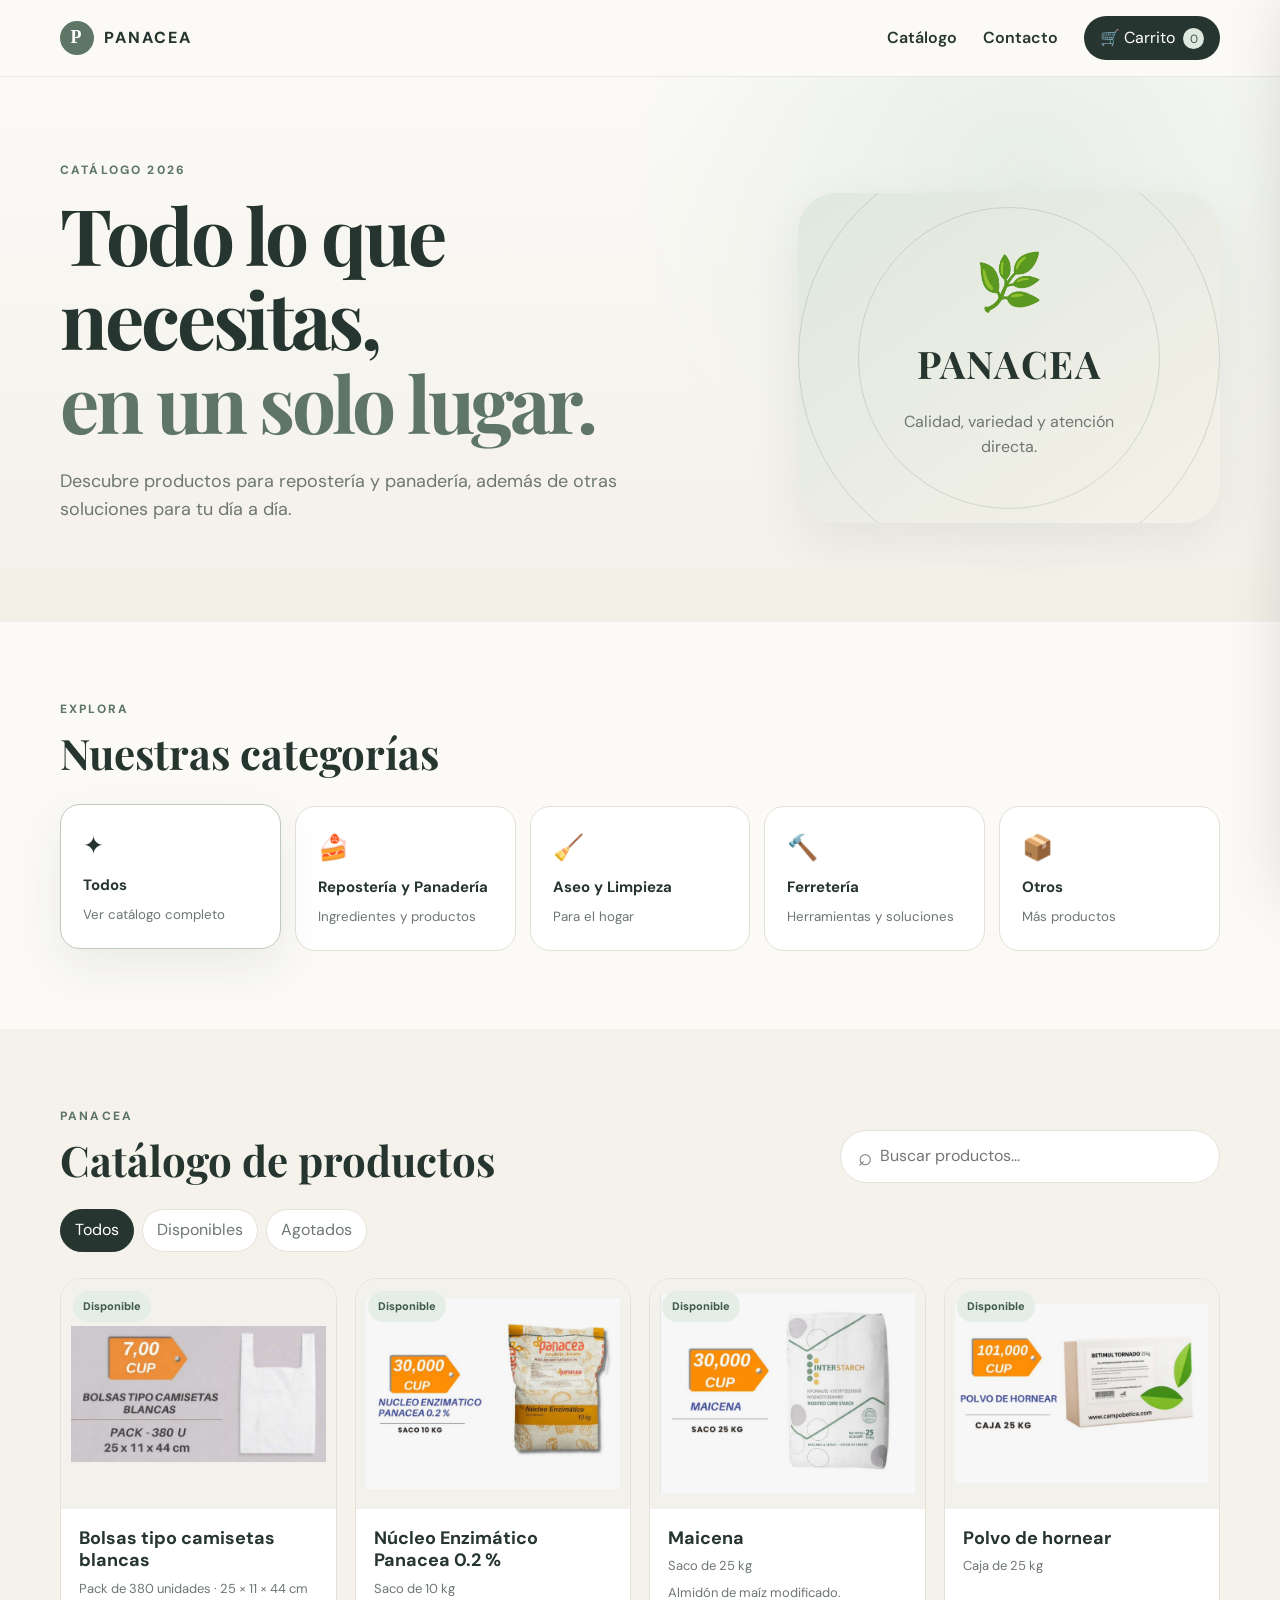
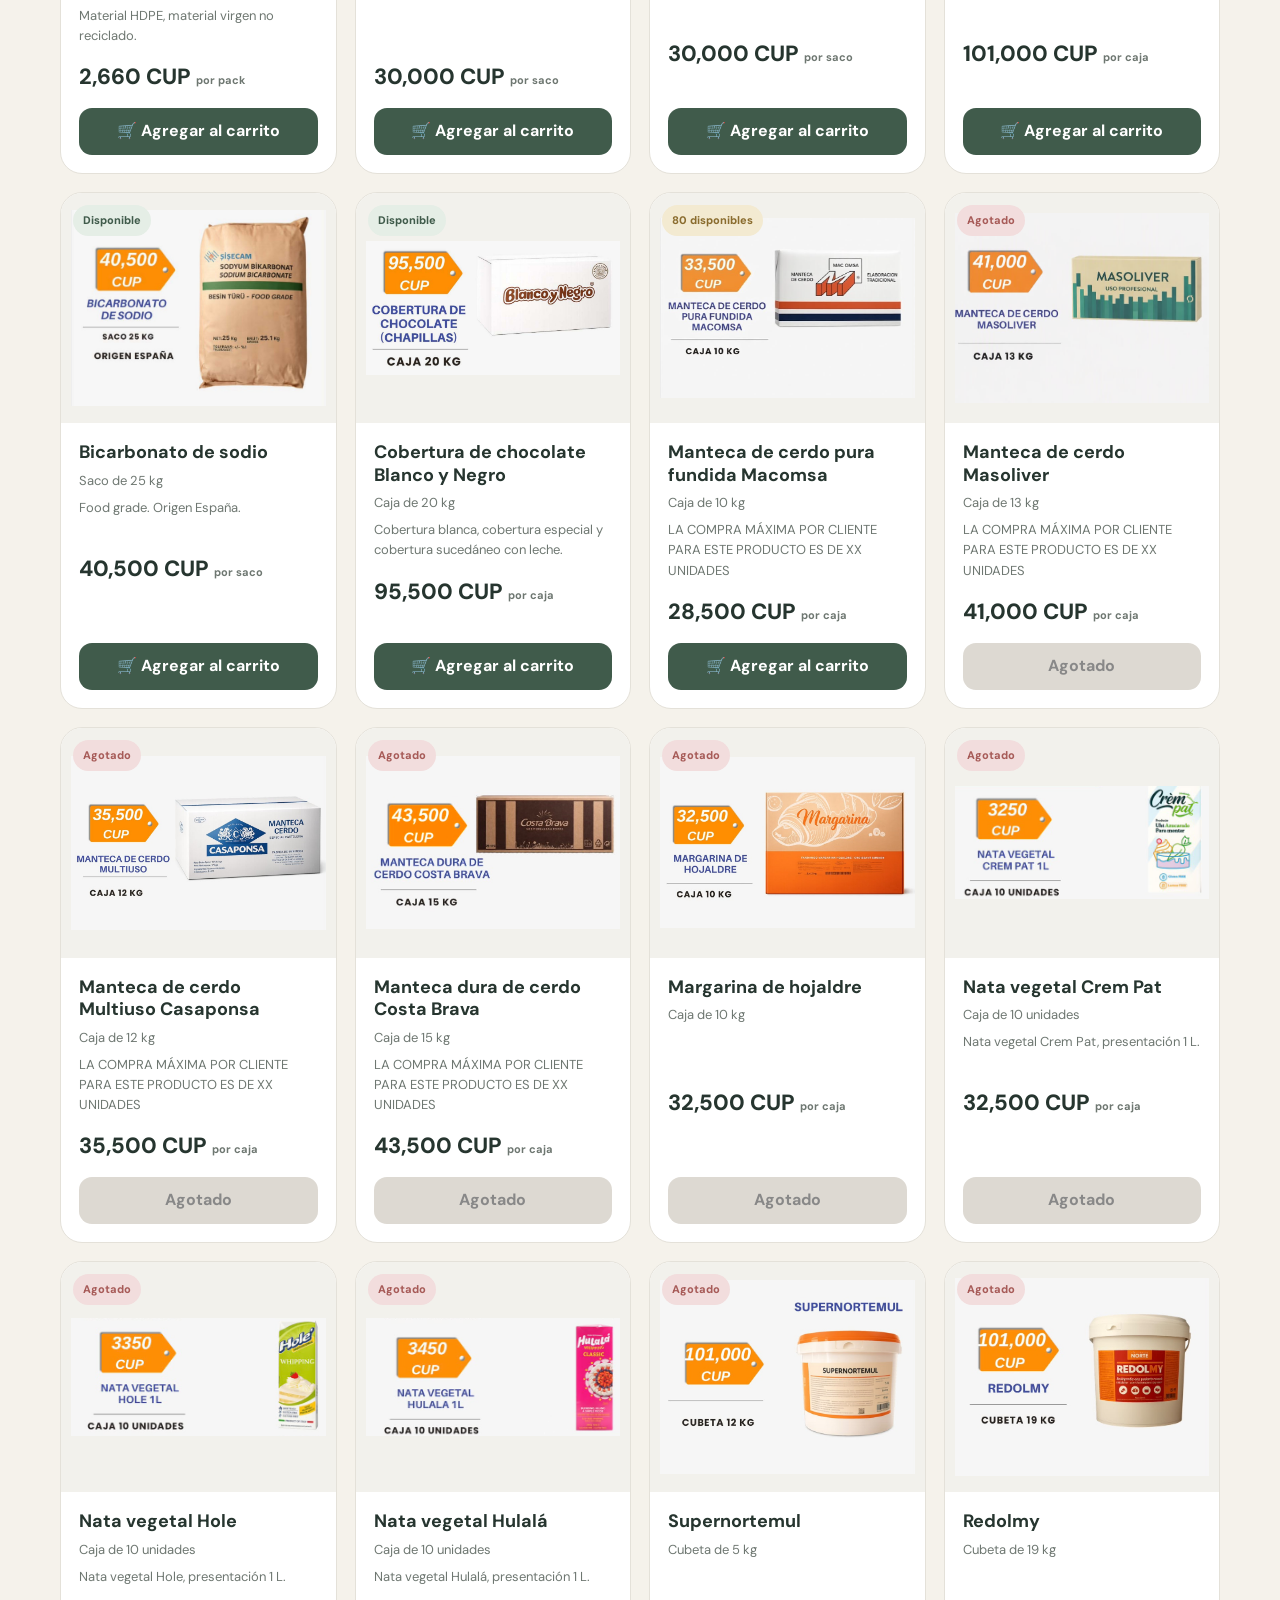
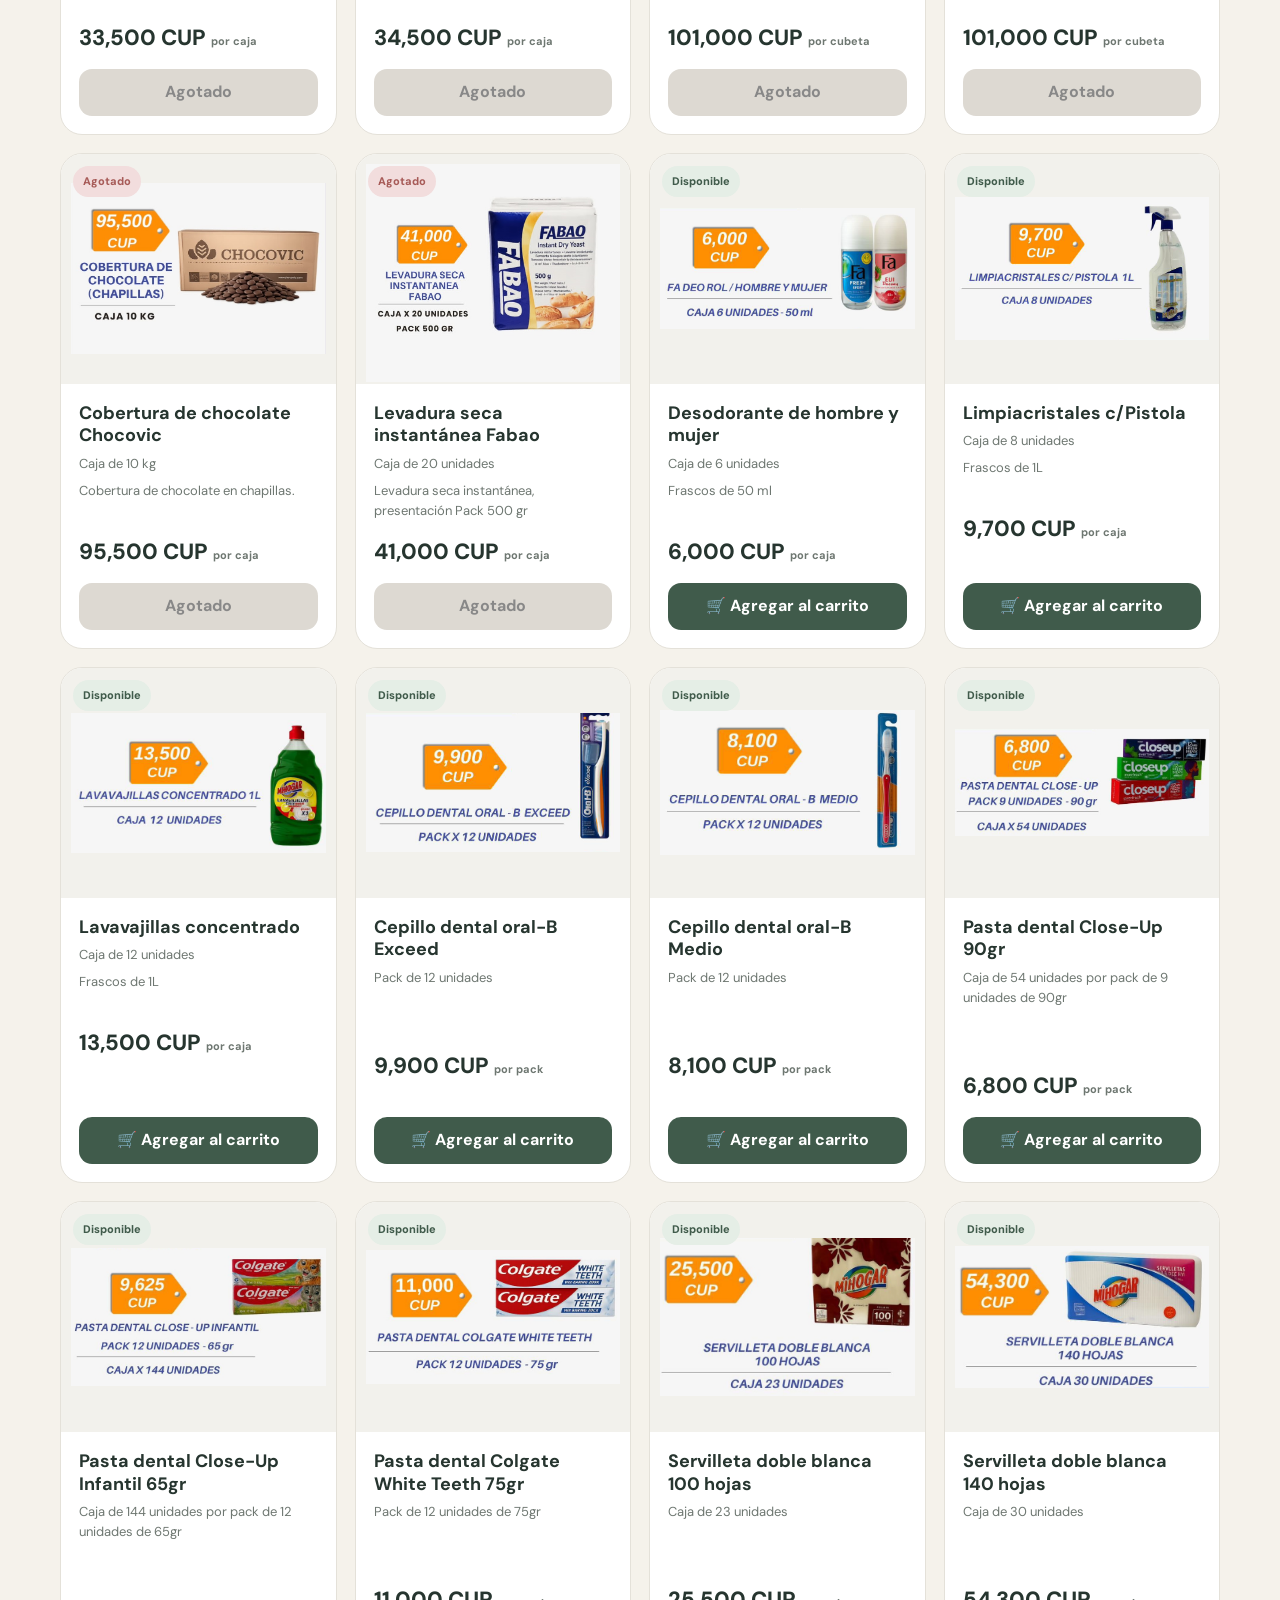
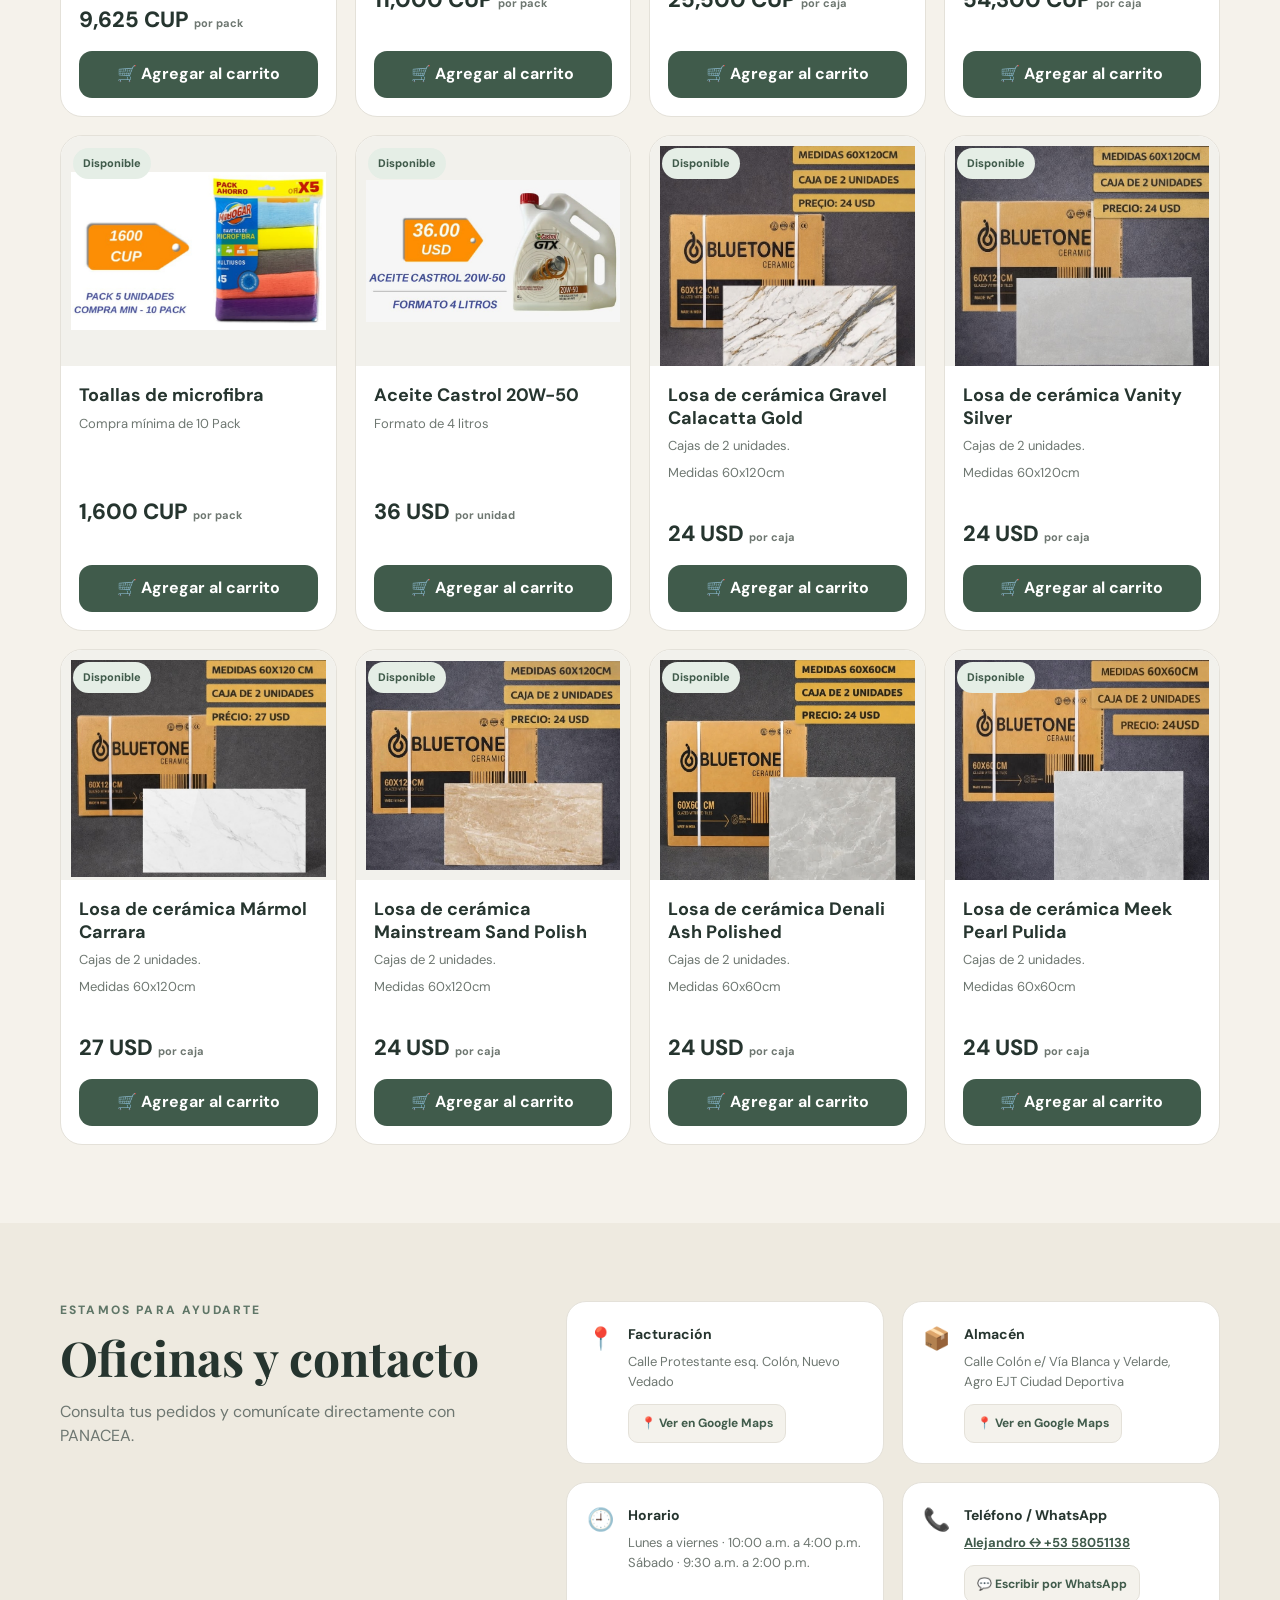
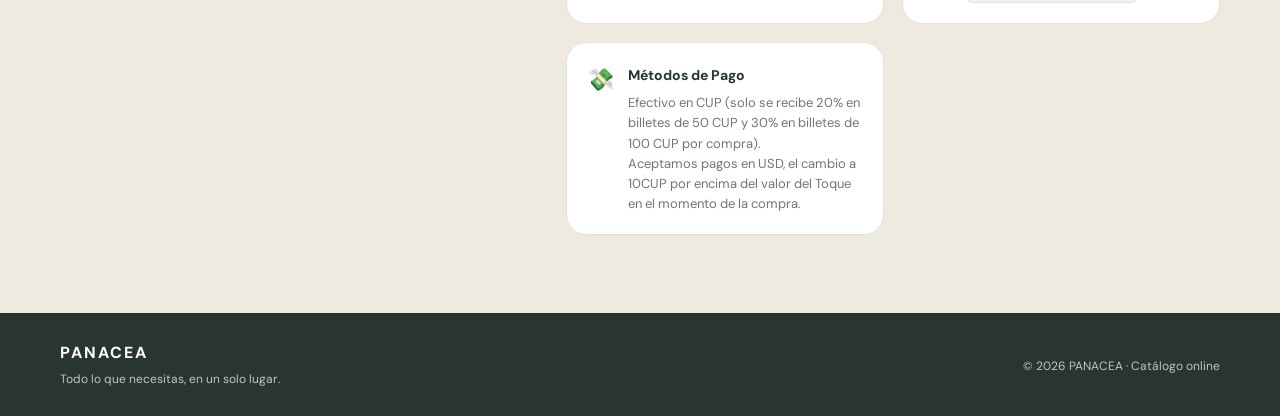
==== commit 79e490d9: "Update index.html" ====
--- a/index.html
+++ b/index.html
@@ -91,7 +91,7 @@
             <div>
               <b>Almacén</b>
               <p>Calle Colón e/ Vía Blanca y Velarde, Agro EJT Ciudad Deportiva</p>
-              <a class="contact-map-btn" href="https://maps.app.goo.gl/DZFWsBHCJNd5q2Xj9?g_st=a" target="_blank" rel="noopener noreferrer">📍 Ver en Google Maps</a>
+              <a class="contact-map-btn" href="https://www.google.com/maps/search/?api=1&query=23.103866%2C-82.390748" target="_blank" rel="noopener noreferrer">📍 Ver en Google Maps</a>
             </div>
           </div>
 
--- a/styles.css
+++ b/styles.css
@@ -1,7 +1,7 @@
 :root{--bg:#fbfaf7;--surface:#fff;--ink:#26352f;--muted:#6e7771;--sage:#5f7667;--sage-dark:#405b4b;--cream:#eee9de;--line:#e4e1d9;--danger:#a75b58;--shadow:0 18px 50px rgba(42,57,48,.08);--radius:22px}
 *{box-sizing:border-box}html{scroll-behavior:smooth}body{margin:0;background:var(--bg);color:var(--ink);font-family:'DM Sans',system-ui,sans-serif;line-height:1.55}button,input{font:inherit}button{cursor:pointer}.container{width:min(1160px,calc(100% - 36px));margin:auto}.site-header{position:sticky;top:0;z-index:20;background:rgba(251,250,247,.92);backdrop-filter:blur(16px);border-bottom:1px solid rgba(228,225,217,.75)}.nav-wrap{height:76px;display:flex;align-items:center;justify-content:space-between}.brand{display:flex;align-items:center;gap:10px;text-decoration:none;color:var(--ink);font-weight:800;letter-spacing:.12em}.brand-mark{width:34px;height:34px;border-radius:50%;display:grid;place-items:center;background:var(--sage);color:#fff;font-family:Georgia,serif;font-size:18px}.desktop-nav{display:flex;align-items:center;gap:26px}.desktop-nav a{color:var(--ink);text-decoration:none;font-weight:600}.cart-button,.mobile-cart{border:0;background:var(--ink);color:#fff;border-radius:999px;padding:10px 16px}.cart-button span,.mobile-cart span{display:inline-grid;place-items:center;min-width:21px;height:21px;background:#dfe8df;color:var(--sage-dark);border-radius:50%;font-size:12px;margin-left:4px}.mobile-cart{display:none}.hero{padding:84px 0 68px;background:radial-gradient(circle at 80% 20%,#e7eee7 0,transparent 35%),linear-gradient(180deg,#fbfaf7 0,#f3f0e8 100%)}.hero-grid{display:grid;grid-template-columns:1.25fr .75fr;gap:70px;align-items:center}.eyebrow{text-transform:uppercase;letter-spacing:.18em;font-size:12px;font-weight:800;color:var(--sage);margin:0 0 12px}.hero h1,h2{font-family:'Playfair Display',Georgia,serif;line-height:1.08;margin:0}.hero h1{font-size:clamp(46px,7vw,78px);letter-spacing:-.04em}.hero h1 em{color:var(--sage);font-style:normal}.hero-copy{font-size:18px;color:var(--muted);max-width:620px;margin:24px 0 30px}.hero-actions{display:flex;gap:12px;flex-wrap:wrap}.primary-btn,.secondary-btn{display:inline-flex;justify-content:center;align-items:center;border-radius:999px;padding:13px 20px;border:1px solid transparent;text-decoration:none;font-weight:700;transition:.2s}.primary-btn{background:var(--sage-dark);color:#fff}.primary-btn:hover{transform:translateY(-1px);box-shadow:0 10px 24px rgba(64,91,75,.18)}.secondary-btn{background:transparent;color:var(--ink);border-color:var(--line)}.hero-card{min-height:330px;border-radius:38px;background:linear-gradient(145deg,#dfe8df,#f5f1e8);display:grid;place-items:center;box-shadow:var(--shadow);position:relative;overflow:hidden}.hero-card:before,.hero-card:after{content:'';position:absolute;border-radius:50%;border:1px solid rgba(95,118,103,.22)}.hero-card:before{width:300px;height:300px}.hero-card:after{width:420px;height:420px}.hero-card-inner{text-align:center;position:relative;z-index:1}.hero-card-inner span{font-size:55px;display:block;margin-bottom:10px}.hero-card-inner strong{font-family:'Playfair Display',Georgia,serif;font-size:38px;letter-spacing:.04em}.hero-card-inner p{color:var(--muted);max-width:240px}.section{padding:78px 0}.section-heading h2{font-size:42px}.category-grid{display:grid;grid-template-columns:repeat(5,1fr);gap:14px;margin-top:30px}.category-card{text-align:left;background:var(--surface);border:1px solid var(--line);border-radius:20px;padding:22px;min-height:145px;display:flex;flex-direction:column;gap:8px;color:var(--ink);transition:.2s}.category-card:hover,.category-card.active{border-color:#bdcbbd;transform:translateY(-2px);box-shadow:var(--shadow)}.category-card span{font-size:25px}.category-card strong{font-size:15px}.category-card small{color:var(--muted)}.catalog{background:#f5f2eb}.catalog-toolbar{display:flex;align-items:end;justify-content:space-between;gap:30px}.search{display:flex;align-items:center;gap:8px;background:#fff;border:1px solid var(--line);border-radius:999px;padding:0 17px;width:min(380px,100%)}.search span{font-size:24px;color:var(--muted)}.search input{width:100%;border:0;outline:0;background:transparent;padding:13px 0}.availability-filters{display:flex;gap:8px;margin:26px 0}.filter{border:1px solid var(--line);background:#fff;color:var(--muted);border-radius:999px;padding:8px 14px}.filter.active{background:var(--ink);color:#fff;border-color:var(--ink)}.product-grid{display:grid;grid-template-columns:repeat(4,1fr);gap:18px}.product-card{background:#fff;border:1px solid var(--line);border-radius:22px;overflow:hidden;display:flex;flex-direction:column;min-width:0}.product-image{height:230px;background:#f2f1ec;display:grid;place-items:center;position:relative}.product-image img{width:100%;height:100%;object-fit:contain;display:block}.badge{position:absolute;top:12px;left:12px;padding:7px 10px;border-radius:999px;font-size:11px;font-weight:800;background:#e5eee6;color:var(--sage-dark)}.badge.out{background:#f2dddd;color:var(--danger)}.badge.limited{background:#f3ead1;color:#8a6c2e}.product-body{padding:18px;display:flex;flex-direction:column;flex:1}.product-body h3{margin:0 0 7px;font-size:18px;line-height:1.25}.presentation,.description{font-size:13px;color:var(--muted);margin:0}.description{margin-top:7px;min-height:40px}.price{font-size:22px;font-weight:800;margin:14px 0}.price small{font-size:11px;color:var(--muted);font-weight:700}.product-actions{display:flex;gap:8px;margin-top:auto}.add-btn{width:100%;border:0;border-radius:13px;padding:11px;background:var(--sage-dark);color:#fff;font-weight:700}.add-btn:disabled{background:#ddd9d2;color:#888;cursor:not-allowed}.qty-row{display:flex;align-items:center;justify-content:space-between;gap:10px}.qty-control{display:flex;align-items:center;border:1px solid var(--line);border-radius:12px;overflow:hidden}.qty-control button{width:36px;height:38px;border:0;background:#f8f7f3}.qty-control span{min-width:30px;text-align:center;font-weight:700}.how{background:#fff}.how-card{background:var(--ink);color:#fff;border-radius:28px;padding:42px;display:grid;grid-template-columns:.8fr 1.2fr;gap:50px}.how-card .eyebrow{color:#b9cbbd}.how-card h2{font-size:40px}.steps{display:grid;grid-template-columns:1fr 1fr;gap:16px}.steps div{border:1px solid rgba(255,255,255,.14);border-radius:17px;padding:18px}.steps b{display:block;color:#b9cbbd;font-size:12px;letter-spacing:.1em;margin-bottom:18px}.steps span{font-weight:600}.contact{background:#eeeae0}.contact-grid{display:grid;grid-template-columns:.8fr 1.2fr;gap:70px}.contact h2{font-size:48px}.contact-copy{color:var(--muted);max-width:420px}.contact-details{display:grid;grid-template-columns:1fr 1fr;gap:18px}.contact-details>div{background:#fff;border:1px solid var(--line);border-radius:20px;padding:20px;display:flex;gap:14px}.contact-details span{font-size:22px}.contact-details b{font-size:14px}.contact-details p{margin:5px 0 0;color:var(--muted);font-size:13px}.contact-details a{color:var(--sage-dark);font-weight:700}.contact-details>div>div{min-width:0}.contact-map-btn,.contact-whatsapp-btn{display:inline-flex;align-items:center;justify-content:center;width:max-content;max-width:100%;margin-top:12px;padding:9px 12px;border-radius:10px;font-size:12px;font-weight:700;text-decoration:none;transition:.2s}.contact-map-btn{background:#f4f2ec;border:1px solid var(--line);color:var(--sage-dark)!important}.contact-map-btn:hover{background:#ebe8df;border-color:#bdcbbd}.contact-whatsapp-btn{background:#eef4ee;border:1px solid #cbd9cc;color:var(--sage-dark)!important}.contact-whatsapp-btn:hover{background:#e2ece3;border-color:#aebfaf}@media(max-width:430px){.contact-map-btn,.contact-whatsapp-btn{width:100%}}.footer{background:#28362f;color:#fff;padding:28px 0}.footer-inner{display:flex;justify-content:space-between;gap:20px;align-items:center}.footer strong{letter-spacing:.12em}.footer p,.footer small{margin:4px 0 0;color:#bdc8c0;font-size:12px}.cart-drawer{position:fixed;right:0;top:0;bottom:0;width:min(460px,100%);background:#fff;z-index:40;transform:translateX(105%);transition:.3s;box-shadow:-20px 0 60px rgba(0,0,0,.12);display:flex;flex-direction:column}.cart-drawer.open{transform:translateX(0)}.overlay{position:fixed;inset:0;background:rgba(24,32,28,.38);z-index:35;opacity:0;pointer-events:none;transition:.3s}.overlay.show{opacity:1;pointer-events:auto}.drawer-header{padding:28px 26px;border-bottom:1px solid var(--line);display:flex;justify-content:space-between}.drawer-header h2{font-size:32px}.drawer-header button,.dialog-close{border:0;background:transparent;font-size:30px;color:var(--muted)}.cart-items{padding:18px 26px;overflow:auto;flex:1}.cart-line{display:grid;grid-template-columns:68px 1fr auto;gap:13px;padding:13px 0;border-bottom:1px solid var(--line)}.cart-line img{width:68px;height:68px;object-fit:contain;background:#f4f3ef;border-radius:12px}.cart-line h4{margin:0;font-size:14px}.cart-line p{margin:4px 0;color:var(--muted);font-size:12px}.cart-line .line-price{font-weight:800;font-size:13px}.cart-line-controls{display:flex;align-items:center;gap:6px;margin-top:8px}.cart-line-controls button{width:27px;height:27px;border:1px solid var(--line);border-radius:7px;background:#fff;color:var(--ink);display:inline-flex;align-items:center;justify-content:center;padding:0;line-height:1;transition:.2s}.cart-line-controls button:hover:not(:disabled){background:#f4f2ec;border-color:#bdcbbd}.cart-line-controls button:active:not(:disabled){transform:scale(.94)}.cart-line-controls button:disabled{opacity:.4;cursor:not-allowed}.cart-line-controls .qty-input{width:52px;height:27px;padding:2px 4px;border:1px solid var(--line);border-radius:7px;background:#fff;color:var(--ink);text-align:center;font-size:13px;font-weight:700;outline:none}.cart-line-controls .qty-input:focus{border-color:#9fb2a2;box-shadow:0 0 0 2px rgba(159,178,162,.15)}.cart-line-controls .qty-input::-webkit-outer-spin-button,.cart-line-controls .qty-input::-webkit-inner-spin-button{-webkit-appearance:none;margin:0}.cart-line-controls .qty-input{-moz-appearance:textfield}.cart-line-controls .remove-btn{margin-left:5px;border-color:#ead4d2;color:var(--danger);font-size:14px}.cart-line-controls .remove-btn:hover{background:#f8e9e8;border-color:#d9aaa7}.cart-empty{text-align:center;padding:60px 30px;color:var(--muted)}.cart-empty div{font-size:40px}.cart-footer{padding:20px 26px;border-top:1px solid var(--line);background:#fff}.cart-total{display:flex;justify-content:space-between;align-items:center;margin-bottom:14px}.cart-total strong{font-size:22px}.full{width:100%}.checkout-dialog{border:0;border-radius:25px;padding:0;width:min(480px,calc(100% - 30px));box-shadow:0 30px 100px rgba(0,0,0,.2)}.checkout-dialog::backdrop{background:rgba(24,32,28,.45)}.checkout-dialog form{padding:30px;position:relative}.checkout-dialog h2{font-size:36px}.dialog-copy{color:var(--muted);font-size:14px}.dialog-close{position:absolute;right:20px;top:16px}.checkout-dialog label{display:block;font-weight:700;font-size:13px;margin:17px 0}.checkout-dialog input{display:block;width:100%;border:1px solid var(--line);border-radius:12px;padding:12px;margin-top:7px;outline:none}.checkout-dialog input:focus{border-color:#9fb2a2}.order-preview{display:flex;justify-content:space-between;gap:20px;background:#f4f2ec;border-radius:13px;padding:13px;margin:20px 0}.order-preview span{color:var(--muted)}.empty-state{text-align:center;padding:70px;color:var(--muted)}.empty-state div{font-size:38px}
 @media(max-width:980px){.hero-grid,.how-card,.contact-grid{grid-template-columns:1fr}.hero-card{min-height:240px}.category-grid{grid-template-columns:repeat(2,1fr)}.product-grid{grid-template-columns:repeat(3,1fr)}}
-@media(max-width:700px){.container{width:min(100% - 24px,1160px)}.desktop-nav{display:none}.mobile-cart{display:block}.nav-wrap{height:68px}.hero{padding:55px 0}.hero-grid{gap:25px}.hero h1{font-size:46px}.hero-copy{font-size:16px}.hero-card{min-height:240px;overflow:hidden}.hero-card img{max-width:80%;max-height:170px;width:auto;height:auto;object-fit:contain}.section{padding:55px 0}.section-heading h2{font-size:34px}.category-grid{grid-template-columns:1fr 1fr}.category-card{min-height:125px;padding:16px}.catalog-toolbar{display:block}.search{margin-top:22px;width:100%}.product-grid{display:flex;flex-direction:row;flex-wrap:nowrap;overflow-x:auto;overflow-y:hidden;gap:12px;padding-bottom:12px;scroll-snap-type:x mandatory;-webkit-overflow-scrolling:touch}.product-grid .product-card{flex:0 0 82%;scroll-snap-align:start}.product-image{height:180px;min-height:180px;flex:0 0 180px;overflow:hidden}.product-image img{width:100%;height:100%;max-width:100%;max-height:100%;object-fit:contain;display:block}.product-body{padding:14px}.product-body h3{font-size:15px}.description{display:none}.price{font-size:18px;margin:11px 0}.how-card{padding:28px}.how-card h2{font-size:32px}.steps{grid-template-columns:1fr}.contact h2{font-size:40px}.contact-details{grid-template-columns:1fr}.footer-inner{display:block}.footer small{display:block;margin-top:15px}.cart-drawer{width:100%}}
+@media(max-width:700px){.container{width:min(100% - 24px,1160px)}.desktop-nav{display:none}.mobile-cart{display:block}.nav-wrap{height:68px}.hero{padding:55px 0}.hero-grid{gap:25px}.hero h1{font-size:46px}.hero-copy{font-size:16px}.hero-card{min-height:240px;overflow:hidden}.hero-card img{max-width:80%;max-height:170px;width:auto;height:auto;object-fit:contain}.section{padding:55px 0}.section-heading h2{font-size:34px}.category-grid{grid-template-columns:1fr 1fr}.category-card{min-height:125px;padding:16px}.catalog-toolbar{display:block}.search{margin-top:22px;width:100%}.product-grid{display:flex;flex-direction:row;flex-wrap:nowrap;overflow-x:auto;overflow-y:hidden;gap:12px;padding-bottom:12px;scroll-snap-type:x mandatory;-webkit-overflow-scrolling:touch}.product-grid .product-card{flex:0 0 82%;scroll-snap-align:start}.product-image{height:180px;min-height:180px;flex:0 0 180px;overflow:hidden}.product-image img{width:100%;height:100%;max-width:100%;max-height:100%;object-fit:contain;display:block}.product-body{padding:14px}.product-body h3{font-size:15px}.description{display:block}.price{font-size:18px;margin:11px 0}.how-card{padding:28px}.how-card h2{font-size:32px}.steps{grid-template-columns:1fr}.contact h2{font-size:40px}.contact-details{grid-template-columns:1fr}.footer-inner{display:block}.footer small{display:block;margin-top:15px}.cart-drawer{width:100%}}
 @media(max-width:430px){.category-grid,.product-grid{grid-template-columns:1fr}.product-image{height:220px}.hero-actions>*{width:100%}.availability-filters{overflow:auto;padding-bottom:4px}.filter{white-space:nowrap}}
 /* ACCESO DIRECTO A OFICINAS Y CONTACTO EN MÓVIL */
 
@@ -134,3 +134,61 @@
         gap:10px;
     }
 }
+/* ==========================================
+   AJUSTE FINAL DE TARJETAS DE PRODUCTOS
+   ========================================== */
+
+@media(max-width:700px){
+
+    /* 1. HACER MÁS GRANDE EL ÁREA DE LA IMAGEN */
+    .product-image{
+        height:260px;
+        min-height:260px;
+        padding:8px;
+    }
+
+    /* 2. REDUCIR EL ESPACIO INTERNO DE LA INFORMACIÓN */
+    .product-body{
+        flex:1;
+        padding:12px;
+    }
+
+    /* 3. MENOS ESPACIO ENTRE NOMBRE/MEDIDAS Y PRECIO */
+    .price{
+        margin-top:auto;
+        margin-bottom:5px;
+        font-size:18px;
+
+    /* 4. QUITAR EL GRAN ESPACIO ANTES DEL BOTÓN */
+    .product-actions{
+        margin-top:5px;
+    }
+
+    /* 5. BOTÓN UN POCO MÁS COMPACTO */
+    .add-btn{
+        padding:10px;
+    }
+}
+
+
+/* PANTALLAS MUY PEQUEÑAS */
+@media(max-width:430px){
+
+    .product-image{
+        height:260px;
+        min-height:260px;
+    }
+
+    .product-body{
+        padding:12px;
+    }
+
+    .price{
+        margin-top:auto;
+        margin-bottom:4px;
+    }
+
+    .product-actions{
+        margin-top:4px;
+    }
+}
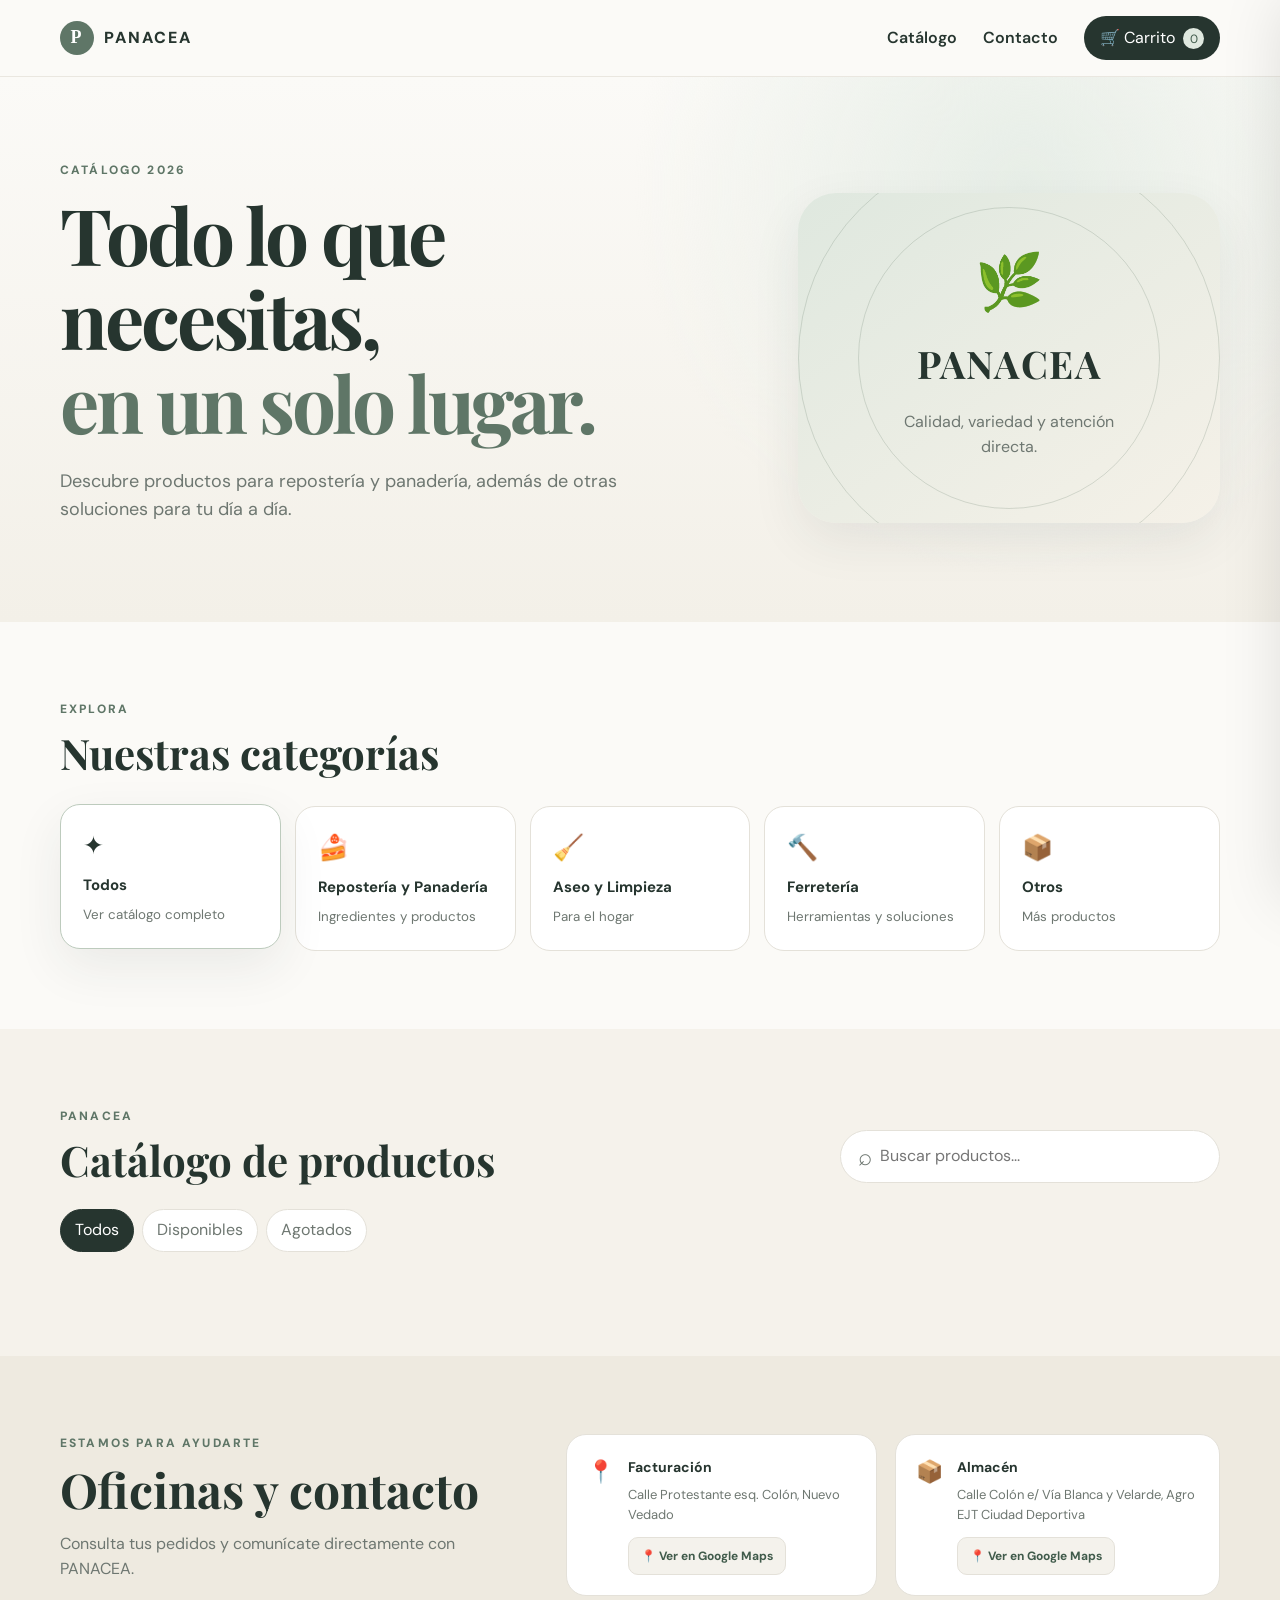
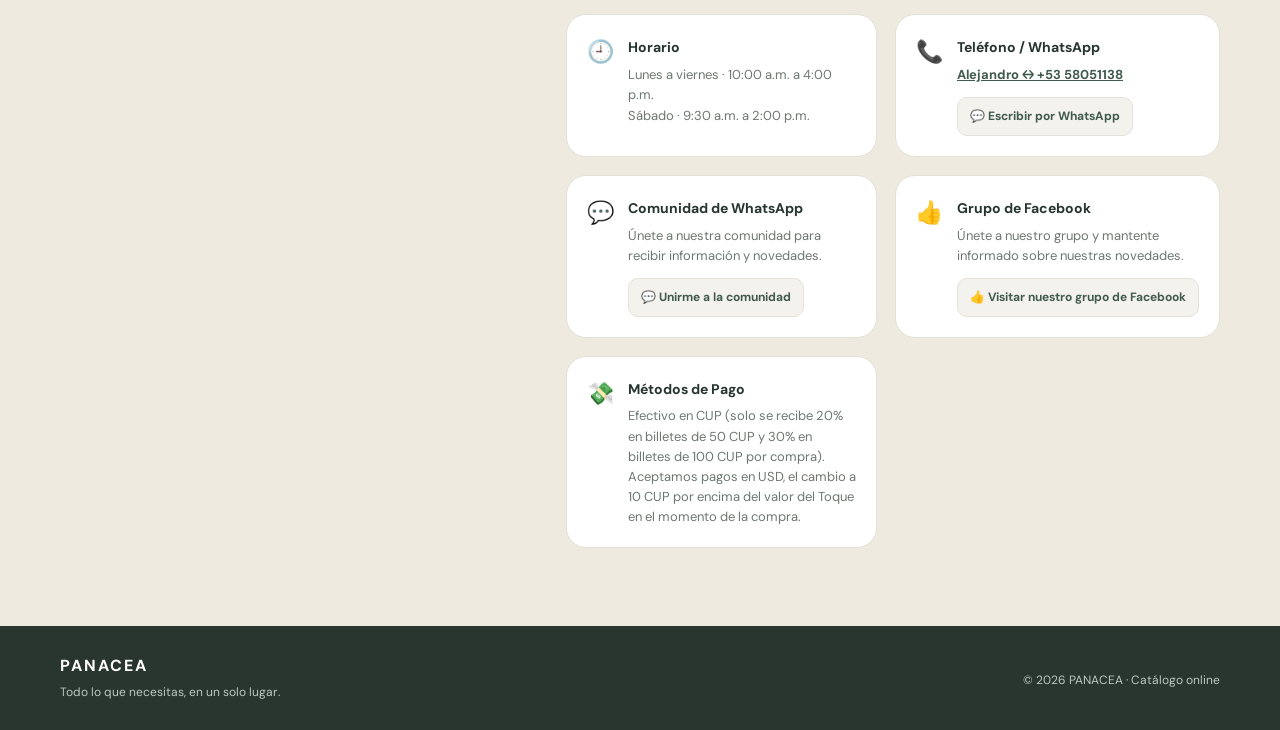
==== commit c6902435: "Update index.html" ====
--- a/index.html
+++ b/index.html
@@ -74,53 +74,125 @@
     </section>
 
     <section class="contact section" id="contacto" aria-labelledby="contact-title">
-      <div class="container contact-grid">
-        <div><p class="eyebrow">Estamos para ayudarte</p><h2 id="contact-title">Oficinas y contacto</h2><p class="contact-copy">Consulta tus pedidos y comunícate directamente con PANACEA.</p></div>
-        <div class="contact-details">
-          <div>
-            <span>📍</span>
-            <div>
-              <b>Facturación</b>
-              <p>Calle Protestante esq. Colón, Nuevo Vedado</p>
-              <a class="contact-map-btn" href="https://maps.app.goo.gl/YnxufsbyP7q7ynfH6?g_st=a" target="_blank" rel="noopener noreferrer">📍 Ver en Google Maps</a>
-            </div>
-          </div>
-
-          <div>
-            <span>📦</span>
-            <div>
-              <b>Almacén</b>
-              <p>Calle Colón e/ Vía Blanca y Velarde, Agro EJT Ciudad Deportiva</p>
-              <a class="contact-map-btn" href="https://www.google.com/maps/search/?api=1&query=23.103866%2C-82.390748" target="_blank" rel="noopener noreferrer">📍 Ver en Google Maps</a>
-            </div>
-          </div>
-
-          <div>
-            <span>🕘</span>
-            <div>
-              <b>Horario</b>
-              <p>Lunes a viernes · 10:00 a.m. a 4:00 p.m.<br>Sábado · 9:30 a.m. a 2:00 p.m.</p>
-            </div>
-          </div>
-
-          <div>
-            <span>📞</span>
-            <div>
-              <b>Teléfono / WhatsApp</b>
-              <p><a href="tel:+5358051138">Alejandro ↔️ +53 58051138</a></p>
-              <a class="contact-whatsapp-btn" href="https://wa.me/5358051138" target="_blank" rel="noopener noreferrer">💬 Escribir por WhatsApp</a>
-            </div>
-          </div>
-          
-          <div>
-            <span>💸</span>
-            <div>
-              <b>Métodos de Pago</b>
-              <p>Efectivo en CUP (solo se recibe 20% en billetes de 50 CUP y 30% en billetes de 100 CUP por compra).<br>Aceptamos pagos en USD, el cambio a 10CUP por encima del valor del Toque en el momento de la compra.</p>
-            </div>
-          </div>
-        </div>
-      </div>
+  <div class="container contact-grid">
+
+    <div>
+      <p class="eyebrow">Estamos para ayudarte</p>
+      <h2 id="contact-title">Oficinas y contacto</h2>
+      <p class="contact-copy">
+        Consulta tus pedidos y comunícate directamente con PANACEA.
+      </p>
+    </div>
+
+    <div class="contact-details">
+
+      <div>
+        <span>📍</span>
+        <div>
+          <b>Facturación</b>
+          <p>Calle Protestante esq. Colón, Nuevo Vedado</p>
+          <a class="contact-map-btn"
+             href="https://www.google.com/maps/search/?api=1&query=23.1195366%2C-82.3967783"
+             target="_blank"
+             rel="noopener noreferrer">
+            📍 Ver en Google Maps
+          </a>
+        </div>
+      </div>
+
+      <div>
+        <span>📦</span>
+        <div>
+          <b>Almacén</b>
+          <p>Calle Colón e/ Vía Blanca y Velarde, Agro EJT Ciudad Deportiva</p>
+          <a class="contact-map-btn"
+             href="https://www.google.com/maps/search/?api=1&query=23.103866%2C-82.390748"
+             target="_blank"
+             rel="noopener noreferrer">
+            📍 Ver en Google Maps
+          </a>
+        </div>
+      </div>
+
+      <div>
+        <span>🕘</span>
+        <div>
+          <b>Horario</b>
+          <p>
+            Lunes a viernes · 10:00 a.m. a 4:00 p.m.<br>
+            Sábado · 9:30 a.m. a 2:00 p.m.
+          </p>
+        </div>
+      </div>
+
+      <div>
+        <span>📞</span>
+        <div>
+          <b>Teléfono / WhatsApp</b>
+          <p>
+            <a href="tel:+5358051138">Alejandro ↔️ +53 58051138</a>
+          </p>
+
+          <a class="contact-whatsapp-btn"
+             href="https://wa.me/5358051138"
+             target="_blank"
+             rel="noopener noreferrer">
+            💬 Escribir por WhatsApp
+          </a>
+        </div>
+      </div>
+
+      <!-- COMUNIDAD DE WHATSAPP -->
+      <div>
+        <span>💬</span>
+        <div>
+          <b>Comunidad de WhatsApp</b>
+          <p>
+            Únete a nuestra comunidad para recibir información y novedades.
+          </p>
+
+          <a class="contact-whatsapp-btn"
+             href="https://chat.whatsapp.com/JjBmisU059PAruAXVWKO61"
+             target="_blank"
+             rel="noopener noreferrer">
+            💬 Unirme a la comunidad
+          </a>
+        </div>
+      </div>
+
+      <!-- GRUPO DE FACEBOOK -->
+      <div>
+        <span>👍</span>
+        <div>
+          <b>Grupo de Facebook</b>
+          <p>
+            Únete a nuestro grupo y mantente informado sobre nuestras novedades.
+          </p>
+
+          <a class="contact-map-btn"
+             href="https://facebook.com/groups/1377320043857843/"
+             target="_blank"
+             rel="noopener noreferrer">
+            👍 Visitar nuestro grupo de Facebook
+          </a>
+        </div>
+      </div>
+
+      <div>
+        <span>💸</span>
+        <div>
+          <b>Métodos de Pago</b>
+          <p>
+            Efectivo en CUP (solo se recibe 20% en billetes de 50 CUP y 30% en
+            billetes de 100 CUP por compra).<br>
+            Aceptamos pagos en USD, el cambio a 10 CUP por encima del valor del
+            Toque en el momento de la compra.
+          </p>
+        </div>
+      </div>
+
+    </div>
+  </div>
     </section>
   </main>
 
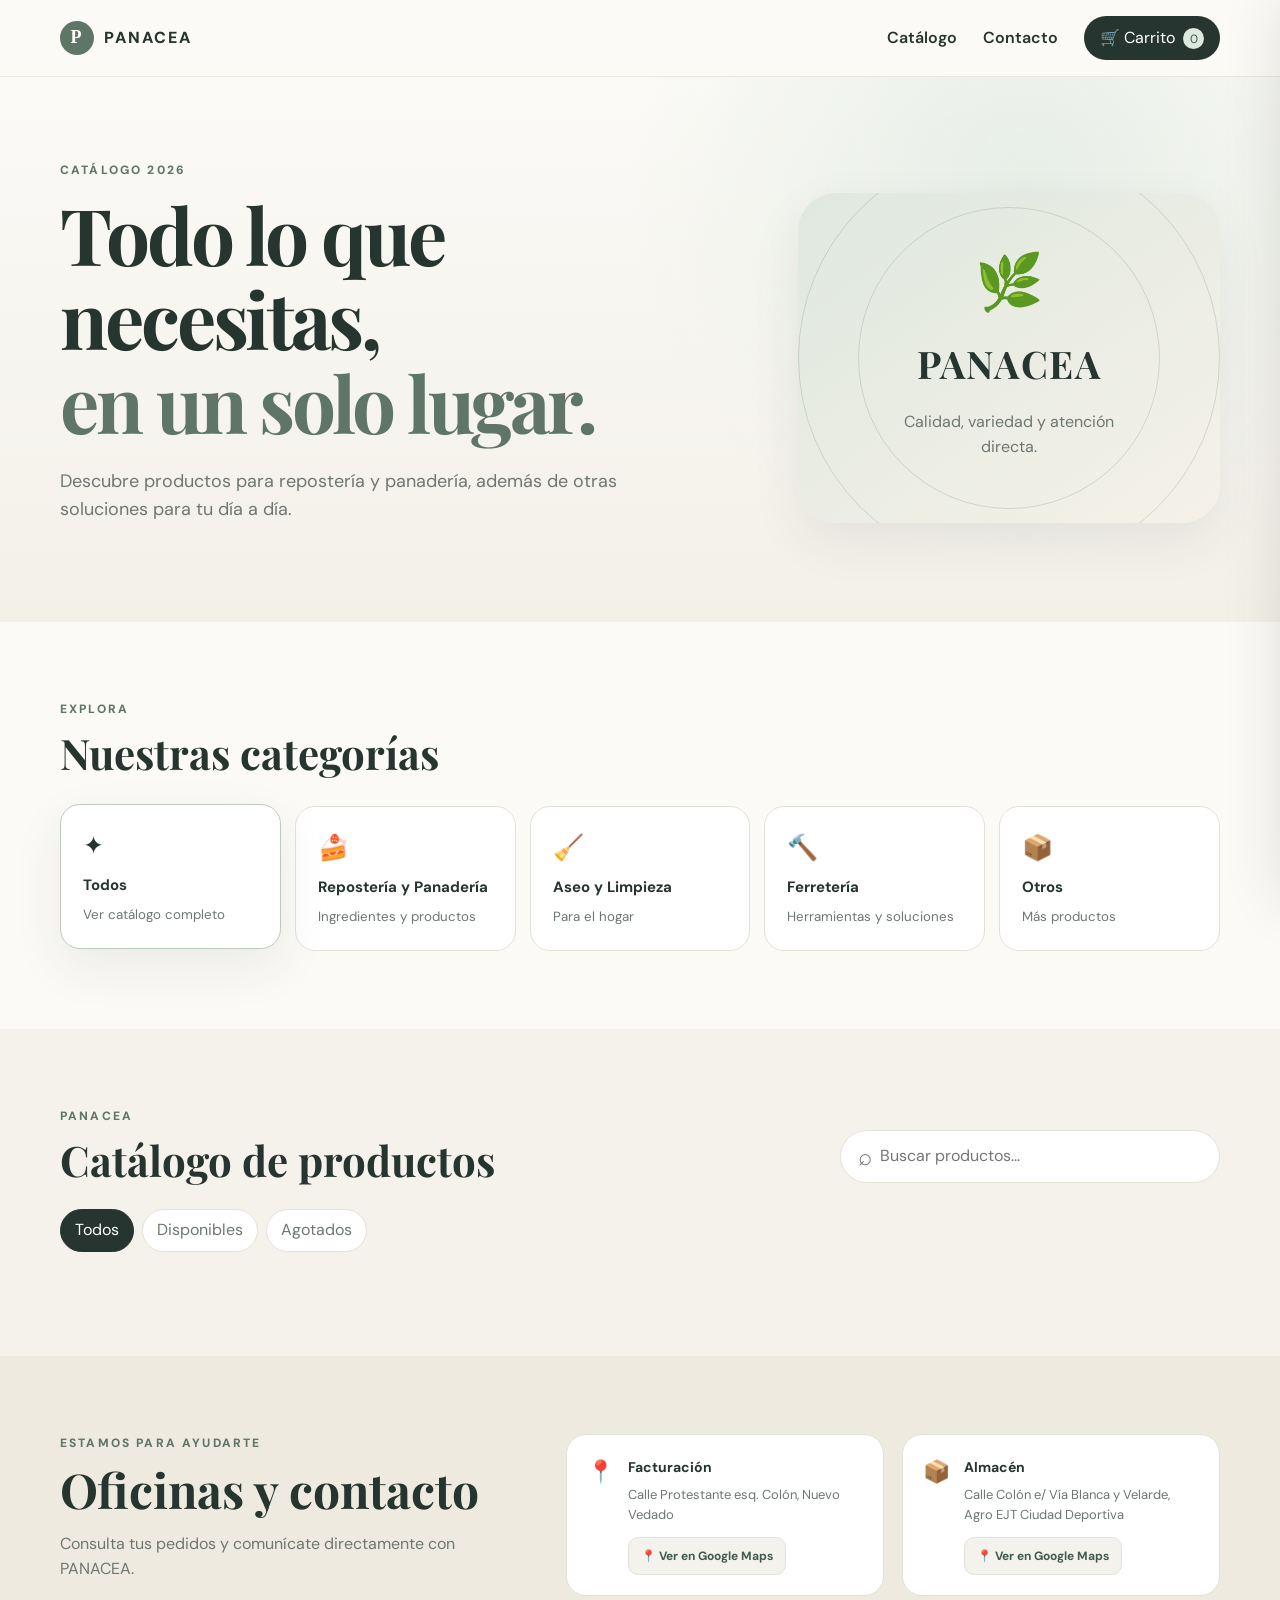
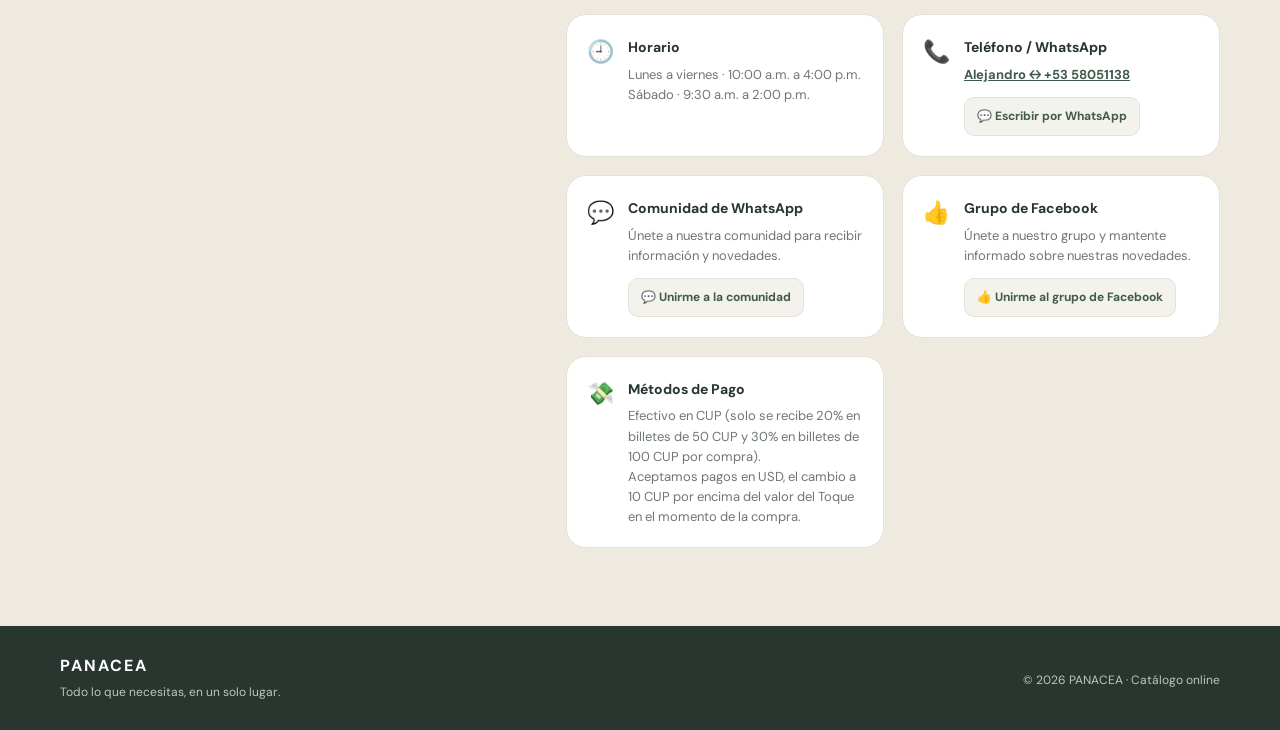
==== commit ddbad2e2: "Update index.html" ====
--- a/index.html
+++ b/index.html
@@ -173,7 +173,7 @@
              href="https://facebook.com/groups/1377320043857843/"
              target="_blank"
              rel="noopener noreferrer">
-            👍 Visitar nuestro grupo de Facebook
+            👍 Unirme al grupo de Facebook
           </a>
         </div>
       </div>
